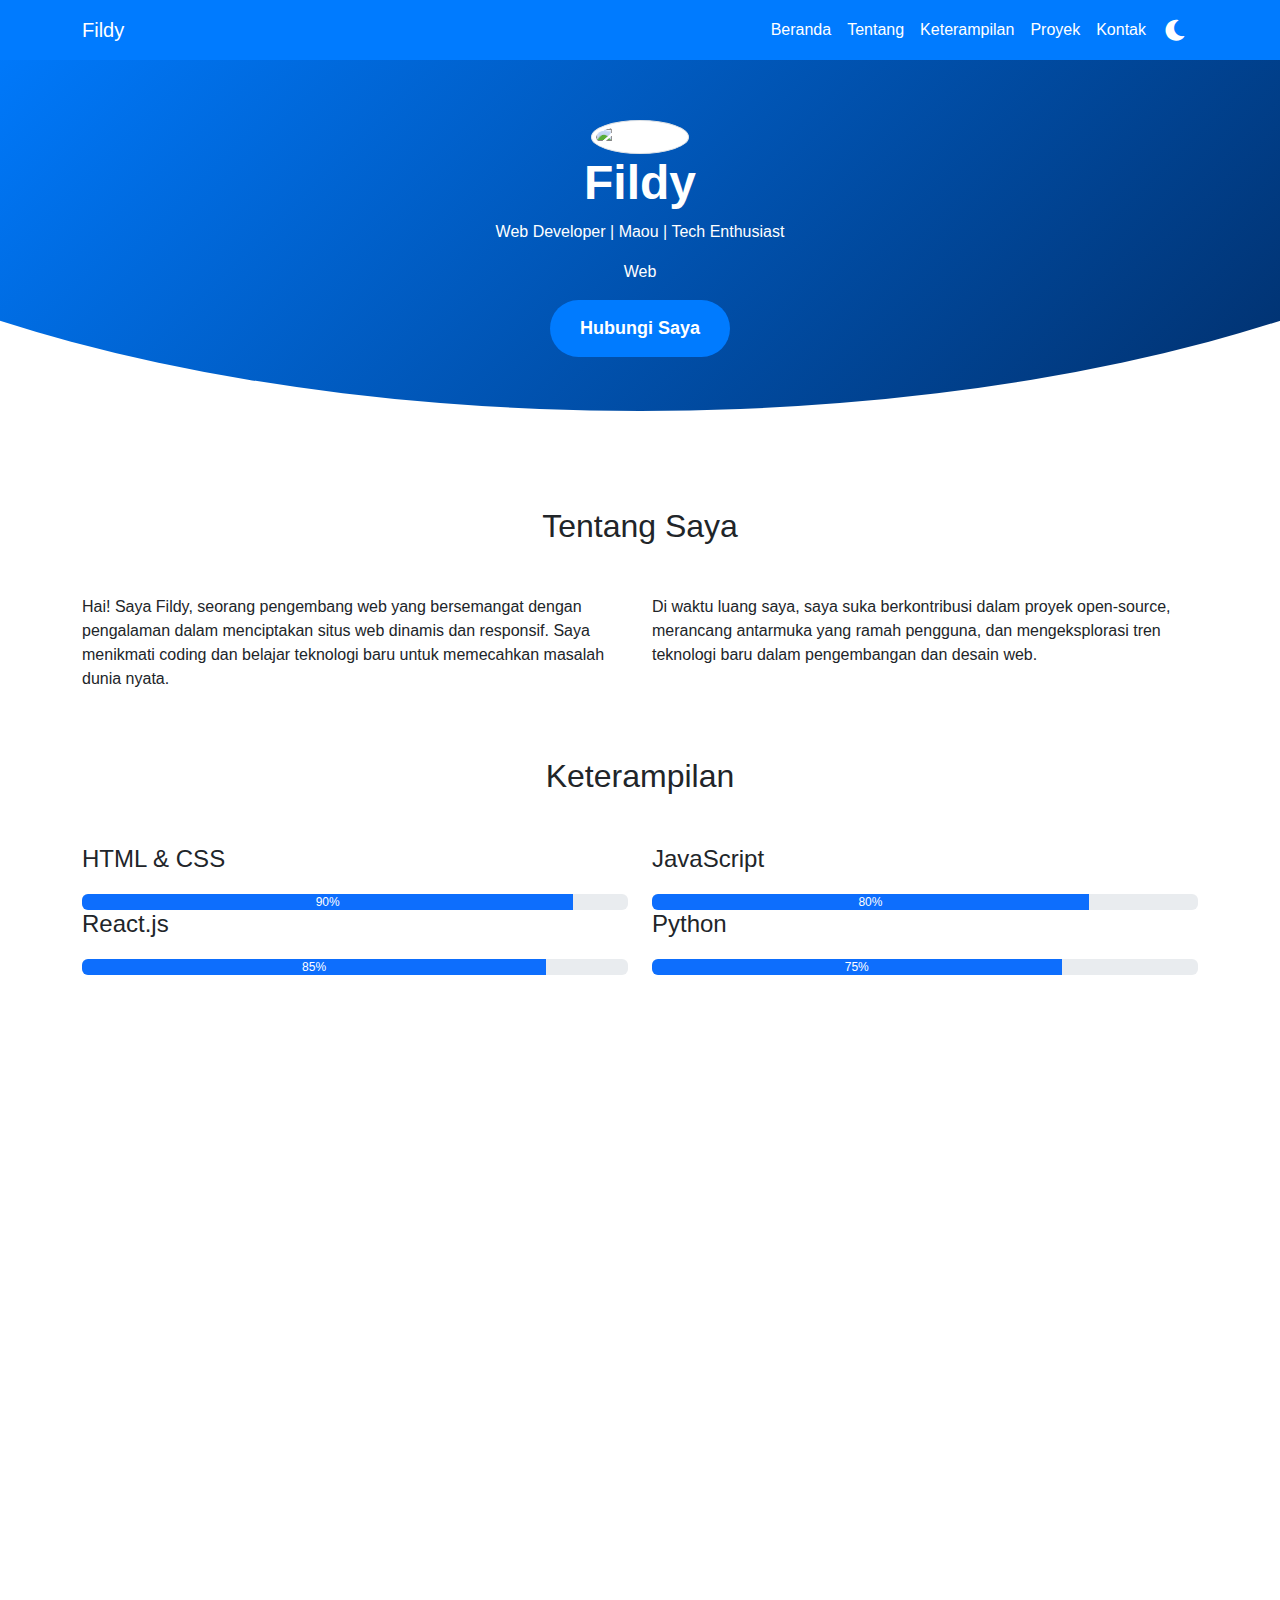
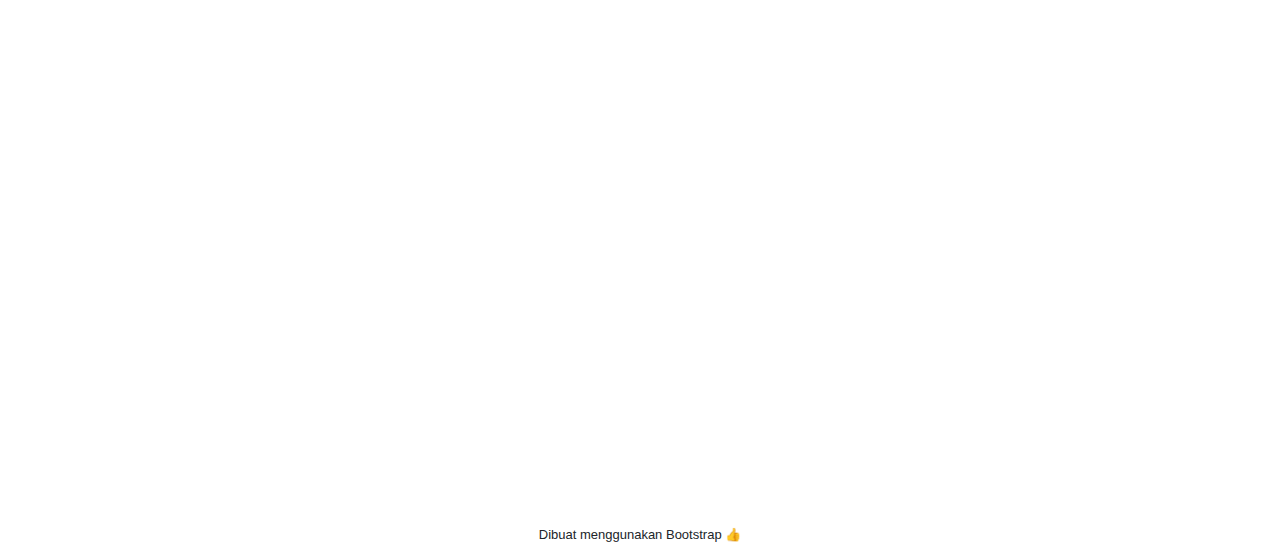
==== index.html @ 2ab8468c "menambahkan animasi dan merapikan" ====
<!DOCTYPE html>
<html lang="en">
<head>
  <meta charset="UTF-8">
  <meta name="viewport" content="width=device-width, initial-scale=1.0">
  <title>Portfolio</title>
  <link href="https://cdn.jsdelivr.net/npm/bootstrap@5.3.0-alpha1/dist/css/bootstrap.min.css" rel="stylesheet">
  <link rel="stylesheet" href="https://cdnjs.cloudflare.com/ajax/libs/font-awesome/6.0.0-beta3/css/all.min.css">
  <link rel="stylesheet" href="assets/css/styles.css">
</head>
<body>
  <nav class="navbar navbar-expand-lg navbar-dark">
    <div class="container">
      <a class="navbar-brand" href="#home">Fildy</a>
      <button class="navbar-toggler" type="button" data-bs-toggle="collapse" data-bs-target="#navbarNav" aria-controls="navbarNav" aria-expanded="false" aria-label="Toggle navigation">
        <span class="bar1"></span>
        <span class="bar2"></span>
        <span class="bar3"></span>
      </button>
      <div class="collapse navbar-collapse" id="navbarNav">
        <ul class="navbar-nav ms-auto">
          <li class="nav-item">
            <a class="nav-link" href="#home">Beranda</a>
          </li>
          <li class="nav-item">
            <a class="nav-link" href="#about">Tentang</a>
          </li>
          <li class="nav-item">
            <a class="nav-link" href="#skills">Keterampilan</a>
          </li>
          <li class="nav-item">
            <a class="nav-link" href="#projects">Proyek</a>
          </li>
          <li class="nav-item">
            <a class="nav-link" href="#contact">Kontak</a>
          </li>
        </ul>
        <button class="dark-mode-toggle" onclick="toggleDarkMode()">
          <i id="darkModeIcon" class="fas fa-moon"></i>
        </button>
      </div>
    </div>
  </nav>

  <section id="home" class="hero hidden">
    <div class="container text-center">
      <img src="https://i.pinimg.com/736x/1b/88/92/1b8892d1ee65e258a2ce7804f52c5f9a.jpg" alt="Foto Profil" class="rounded-circle img-thumbnail" style="width: 150px;">
      <h1>Fildy</h1>
      <p>Web Developer | Maou | Tech Enthusiast</p>
      <p class="typing-text">
        <span id="typing"></span>
      </p>
      <a href="#contact" class="btn btn-primary contact-btn">Hubungi Saya</a>
    </div>
  </section>
  
  <section id="about" class="about hidden">
    <div class="container">
      <h2 class="section-title">Tentang Saya</h2>
      <div class="row">
        <div class="col-md-6 hidden">
          <p>Hai! Saya Fildy, seorang pengembang web yang bersemangat dengan pengalaman dalam menciptakan situs web dinamis dan responsif. Saya menikmati coding dan belajar teknologi baru untuk memecahkan masalah dunia nyata.</p>
        </div>
        <div class="col-md-6 hidden">
          <p>Di waktu luang saya, saya suka berkontribusi dalam proyek open-source, merancang antarmuka yang ramah pengguna, dan mengeksplorasi tren teknologi baru dalam pengembangan dan desain web.</p>
        </div>
      </div>
    </div>
  </section>

  <section id="skills" class="skills hidden">
    <div class="container">
      <h2 class="section-title">Keterampilan</h2>
      <div class="row">
        <div class="col-md-6">
          <h4>HTML & CSS</h4>
          <div class="progress skills-bar">
            <div class="progress-bar" role="progressbar" style="width: 90%;" aria-valuenow="90" aria-valuemin="0" aria-valuemax="100">90%</div>
          </div>
        </div>
        <div class="col-md-6">
          <h4>JavaScript</h4>
          <div class="progress skills-bar">
            <div class="progress-bar" role="progressbar" style="width: 80%;" aria-valuenow="80" aria-valuemin="0" aria-valuemax="100">80%</div>
          </div>
        </div>
        <div class="col-md-6">
          <h4>React.js</h4>
          <div class="progress skills-bar">
            <div class="progress-bar" role="progressbar" style="width: 85%;" aria-valuenow="85" aria-valuemin="0" aria-valuemax="100">85%</div>
          </div>
        </div>
        <div class="col-md-6">
          <h4>Python</h4>
          <div class="progress skills-bar">
            <div class="progress-bar" role="progressbar" style="width: 75%;" aria-valuenow="75" aria-valuemin="0" aria-valuemax="100">75%</div>
          </div>
        </div>
      </div>
    </div>
  </section>

  <section id="projects" class="projects hidden">
    <div class="container">
      <h2 class="section-title">Proyek</h2>
      <div class="row">
        <!-- Ruby Project -->
        <div class="col-md-4 hidden">
          <a href="https://scriptfusionist.github.io/Project-1" class="project-link" target="_blank">
            <div class="card project-card ruby">
              <img src="assets/img/ruby.png" class="card-img-top" alt="Proyek 1">
              <div class="card-body">
                <h5 class="card-title">Hoshino Ruby</h5>
                <p class="card-text">Oshi no Ko.</p>
              </div>
            </div>
          </a>
        </div>
        <!-- Ai Project -->
        <div class="col-md-4 hidden">
          <a href="https://scriptfusionist.github.io/Project-2" class="project-link" target="_blank">
            <div class="card project-card ai">
              <img src="assets/img/ai.png" class="card-img-top" alt="Proyek 2">
              <div class="card-body">
                <h5 class="card-title">Hoshino Ai</h5>
                <p class="card-text">Oshi no Ko.</p>
              </div>
            </div>
          </a>
        </div>
        <div class="col-md-4 hidden">
          <a href="https://scriptfusionist.github.io/Project-3" class="project-link" target="_blank">
            <div class="card project-card yuki">
              <img src="assets/img/yuki.png" class="card-img-top" alt="Proyek 3">
              <div class="card-body">
                <h5 class="card-title">Suou Yuki</h5>
                <p class="card-text">Tokidoki Bosotto Roshiago de Dereru Tonari no Alya-san.</p>
              </div>
            </div>
          </a>
        </div>
        <div class="col-md-4 hidden">
          <a href="https://scriptfusionist.github.io/Project-4" class="project-link" target="_blank">
            <div class="card project-card akane">
              <img src="assets/img/akane.png" class="card-img-top" alt="Proyek 3">
              <div class="card-body">
                <h5 class="card-title">Kurokawa Akane</h5>
                <p class="card-text">Oshi no Ko.</p>
              </div>
            </div>
          </a>
        </div>
        <div class="col-md-4 hidden">
          <a href="https://scriptfusionist.github.io/Project-5" class="project-link" target="_blank">
            <div class="card project-card ai">
              <img src="assets/img/ai.png" class="card-img-top" alt="Proyek 3">
              <div class="card-body">
                <h5 class="card-title">Hoshino Ai</h5>
                <p class="card-text">Oshi no Ko.</p>
              </div>
            </div>
          </a>
        </div>
        <div class="col-md-4 hidden">
          <a href="https://scriptfusionist.github.io/Project-5" class="project-link" target="_blank">
            <div class="card project-card ai">
              <img src="assets/img/ai.png" class="card-img-top" alt="Proyek 3">
              <div class="card-body">
                <h5 class="card-title">Hoshino Ai</h5>
                <p class="card-text">Oshi no Ko.</p>
              </div>
            </div>
          </a>
        </div>
      </div>
    </div>
  </section>
  
  <section id="contact" class="contact hidden">
    <div class="container">
      <h2 class="section-title">Kontak Saya</h2>
      <p class="contact-desc">Jika Anda tertarik untuk berkolaborasi atau memiliki pertanyaan, jangan ragu untuk menghubungi saya!</p>
      <div class="social-icons">
        <a href="https://www.youtube.com" target="_blank"><i class="fab fa-youtube"></i></a>
        <a href="https://www.instagram.com" target="_blank"><i class="fab fa-instagram"></i></a>
        <a href="https://wa.me/1234567890" target="_blank"><i class="fab fa-whatsapp"></i></a>
      </div>
    </div>
  </section>

  <footer class="footer">
    <!-- <p>© 2024 Fildy - Semua Hak Dilindungi</p> -->
     <p>Dibuat menggunakan Bootstrap 👍</p>
  </footer>

  <button id="scrollToTopBtn" onclick="scrollToTop()">▲</button>

  <script src="https://cdn.jsdelivr.net/npm/bootstrap@5.3.0-alpha1/dist/js/bootstrap.bundle.min.js"></script>
  <script src="assets/js/script.js"></script>
  <script src="assets/js/typing.js"></script>
</body>
</html>
---- assets/css/styles.css ----
html {
  scroll-behavior: smooth;
}

body {
  font-family: "Arial", sans-serif;
  position: relative;
  transition: background-color 0.5s, color 0.5s;
}

.navbar {
  background-color: rgba(0, 123, 255, 1);
  transition: background-color 0.5s, opacity 0.5s;
  position: fixed;
  width: 100%;
  z-index: 999;
  backdrop-filter: blur(0px);
}

.navbar.scrolled {
  background-color: rgba(0, 123, 255, 0.8);
  backdrop-filter: blur(5px);
}

.navbar-dark .navbar-nav .nav-link {
  color: white !important;
  transition: color 0.5s;
}

.hero {
  position: relative;
  color: white;
  padding: 100px 0;
  text-align: center;
  background: linear-gradient(135deg, #007bff 0%, #012e69 100%);
  clip-path: ellipse(80% 90% at 50% 0);
}

.hero h1 {
  font-size: 3rem;
  font-weight: bold;
  animation: fadeInDown 2s;
}

.hero img {
  width: 150px;
  height: 150px;
  border-radius: 50%;
  margin-top: 20px;
  animation: fadeInUp 2s;
}

.about,
.skills,
.projects,
.contact {
  margin-top: 50px;
}

.section-title {
  margin-bottom: 50px;
  font-size: 2rem;
  text-align: center;
  animation: fadeIn 1.5s;
}

.skills-bar {
  margin-top: 20px;
}

body.dark-mode .project-card .card-body {
  background-color: #1c1c1c;
  color: #fff;
}

.project-card {
  position: relative;
  background-color: #fff;
  border: none;
  border-radius: 10px;
  overflow: hidden;
  transition: transform 0.4s ease, box-shadow 0.4s ease;
  box-shadow: 0 4px 6px rgba(0, 0, 0, 0.1);
}

.project-card:hover {
  transform: translateY(-10px);
  border-color: #000;
  box-shadow: 0 0 15px rgba(0, 0, 0, 0.5);
}

body.dark-mode .project-card:hover {
  border-color: #fff;
  box-shadow: 0 0 15px rgba(255, 255, 255, 0.5);
}

body.dark-mode .project-card {
  background-color: #444;
  box-shadow: 0 4px 10px rgba(0, 0, 0, 0.3);
}

.project-card img {
  transition: transform 0.6s ease-in-out;
}

.project-card:hover img {
  transform: scale(1.1);
}

.project-card .card-body {
  padding: 20px;
  text-align: center;
  background-color: #fafafa;
  position: relative;
  z-index: 2;
  transition: background-color 0.3s ease, color 0.3s ease;
}

.project-card:hover .card-body {
  background-color: #f0f0f0;
}

.project-card .card-title {
  font-size: 1.5rem;
  font-weight: 600;
  margin-bottom: 10px;
  transition: color 0.3s ease, text-shadow 0.3s ease;
}

/* Ruby-specific hover effect */
.project-card.ruby:hover .card-title {
  color: #e0115f;
  text-shadow: 0 0 10px rgba(224, 17, 95, 0.7);
}

/* Ai-specific hover effect */
.project-card.ai:hover .card-title {
  color: #8a2be2;
  text-shadow: 0 0 10px rgba(138, 43, 226, 0.7);
}

/* Yuki-specific hover effect */
.project-card.yuki:hover .card-title {
  color: #1e90ff;
  text-shadow: 0 0 10px rgb(21, 64, 252);
}

/* Akane-specific hover effect */
.project-card.akane:hover .card-title {
  color: #407bff;
  text-shadow: 0 0 10px rgb(8, 94, 175);
}

.project-card .card-text {
  font-size: 1rem;
  transition: color 0.3s ease;
}

.project-card::before {
  content: "";
  position: absolute;
  top: 0;
  left: 0;
  width: 100%;
  height: 100%;
  background: rgba(0, 123, 255, 0.05);
  z-index: 1;
  transition: opacity 0.3s ease;
}

.project-card:hover::before {
  opacity: 1;
}

.dark-mode {
  background-color: #121212;
  color: #f1f1f1;
}

.dark-mode .navbar {
  background-color: rgba(51, 51, 51, 1);
}

.dark-mode .navbar.scrolled {
  background-color: rgba(51, 51, 51, 0.8);
  backdrop-filter: blur(5px);
}

.dark-mode .hero {
  background: linear-gradient(135deg, #333 0%, #111 100%);
}

.dark-mode .projects .card {
  background-color: #333;
  color: white;
}

.dark-mode .contact {
  background-color: #1a1a1a;
}

#scrollToTopBtn {
  display: none;
  position: fixed;
  bottom: 20px;
  right: 20px;
  z-index: 100;
  background-color: #007bff;
  color: white;
  border: none;
  padding: 10px 15px;
  border-radius: 50px;
  cursor: pointer;
  box-shadow: 0 5px 10px rgba(0, 0, 0, 0.2);
}

#scrollToTopBtn:hover {
  background-color: #0056b3;
}

.social-icons {
  display: flex;
  justify-content: center;
  margin-top: 20px;
}

.social-icons a {
  margin: 0 10px;
  color: white;
  font-size: 2rem;
  transition: color 0.3s;
}

.social-icons a:hover {
  color: #ddd;
}

.dark-mode-toggle {
  font-size: 1.5rem;
  cursor: pointer;
  background-color: transparent;
  border: none;
  z-index: 101;
  color: white;
}

.contact {
  background-color: #004aad;
  color: white;
  padding: 50px 0;
  position: relative;
}

/* Gaya tombol */
.contact-btn {
  display: inline-block;
  padding: 15px 30px;
  font-size: 18px;
  font-weight: bold;
  text-align: center;
  color: #fff;
  background-color: #007bff;
  border: none;
  border-radius: 30px;
  text-decoration: none;
  transition: background-color 0.3s, color 0.3s;
}

/* Hover efek */
.contact-btn:hover {
  background-color: #0056b3;
  color: #fff;
}

/* Dark mode styling */
/* body.dark-mode .contact-btn {
  background-color: #7e7c7c;
  color: #fff;
}

body.dark-mode .contact-btn:hover {
  background-color: #7e7c7c;
} */

.contact-desc {
  text-align: center;
  margin-bottom: 30px;
  font-size: 1.2rem;
  color: #ddd;
}

.contact .social-icons {
  margin-top: 30px;
}

.project-link {
  text-decoration: none;
  color: inherit;
}

.footer {
  text-align: center;
  font-size: small;
  margin-top: 30px;
}

.navbar-nav .nav-link:hover,
.navbar-nav .nav-link:active,
.contact .social-icons a:hover,
.contact .social-icons a:active {
  color: #ffd700 !important;
}

.navbar-toggler {
  border: none;
  outline: none;
}

.navbar-toggler:focus {
  outline: none;
  box-shadow: none;
}

.navbar-toggler span {
  display: block;
  width: 30px;
  height: 2px;
  margin: 7px auto;
  background-color: #fff;
  transition: all 0.3s ease;
}

.navbar-toggler.collapsed .bar1 {
  transform: rotate(45deg) translate(6.3px, 6.3px);
}

.navbar-toggler.collapsed .bar2 {
  opacity: 0;
}

.navbar-toggler.collapsed .bar3 {
  transform: rotate(-45deg) translate(6.3px, -6.3px);
}

.hidden {
  opacity: 0;
  transform: translateY(50px);
  transition: opacity 0.6s ease-out, transform 0.6s ease-out;
}

.show {
  opacity: 1;
  transform: translateY(0);
}

.dark-mode-toggle {
  font-size: 1.5rem;
  cursor: pointer;
  background-color: transparent;
  border: none;
  border-radius: 50%;
  padding: 10px;
  transition: transform 0.3s ease, box-shadow 0.3s ease;
  overflow: hidden;
}

.dark-mode-toggle:hover {
  transform: scale(1.2);
  box-shadow: 0 0 15px rgba(255, 255, 255, 0.5);
}

.dark-mode-toggle:active {
  transform: scale(0.95);
}

.dark-mode-toggle i {
  transition: transform 1s ease, opacity 1s ease;
  display: block;
  color: white;
}

.dark-mode-toggle:hover i {
  color: #fdd835;
}

#darkModeIcon.sun-mode {
  transform: translateY(0);
}

#darkModeIcon.moon-mode {
  transform: translateY(0);
}

@keyframes sunSet {
  0% { transform: translateY(0); }
  100% { transform: translateY(100px); }
}

@keyframes sunRise {
  0% { transform: translateY(100px); }
  100% { transform: translateY(0); }
}

@keyframes moonSet {
  0% { transform: translateY(0); }
  100% { transform: translateY(-100px); }
}

@keyframes moonRise {
  0% { transform: translateY(-100px); }
  100% { transform: translateY(0); }
}
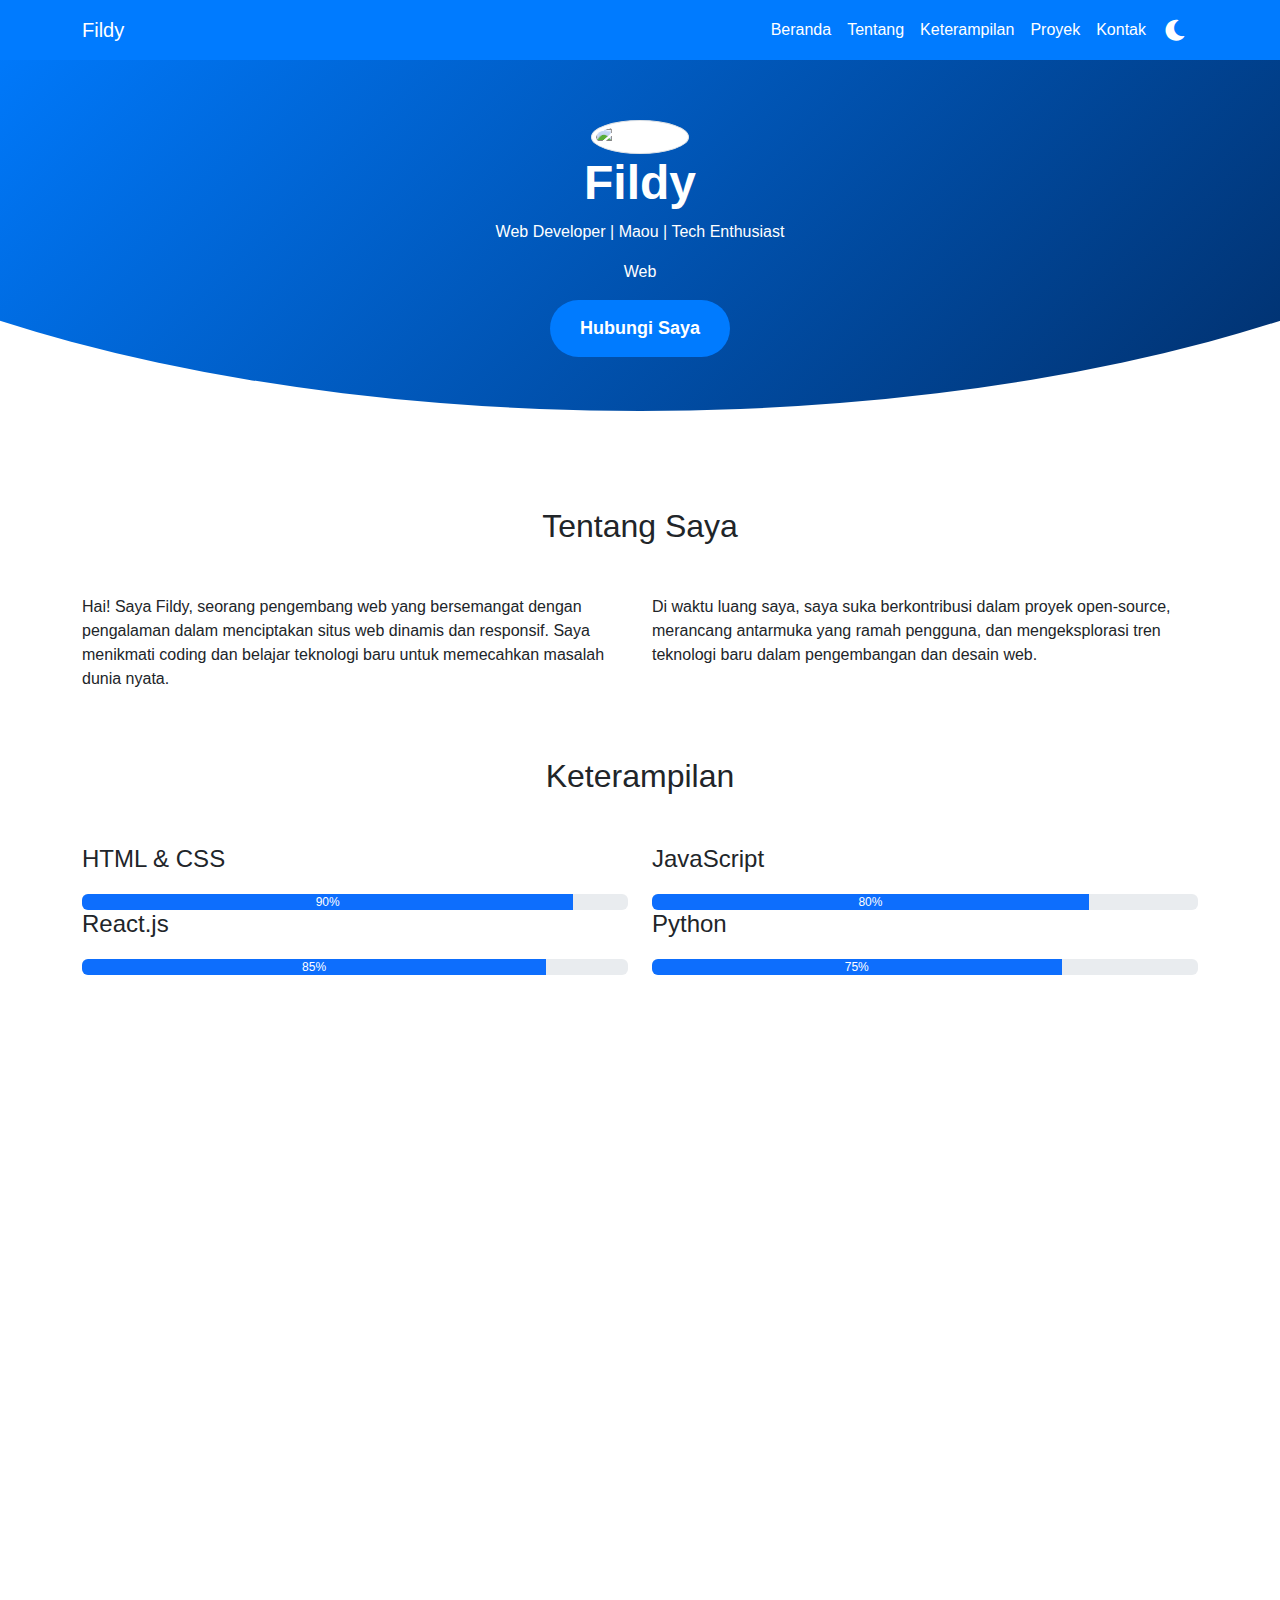
==== commit a27c97bc: "tambahkan animasi" ====
--- a/index.html
+++ b/index.html
@@ -43,6 +43,8 @@
   </nav>
 
   <section id="home" class="hero hidden">
+    <div id="particles-js"></div>
+
     <div class="container text-center">
       <img src="https://i.pinimg.com/736x/1b/88/92/1b8892d1ee65e258a2ce7804f52c5f9a.jpg" alt="Foto Profil" class="rounded-circle img-thumbnail" style="width: 150px;">
       <h1>Fildy</h1>
@@ -175,7 +177,7 @@
       </div>
     </div>
   </section>
-  
+
   <section id="contact" class="contact hidden">
     <div class="container">
       <h2 class="section-title">Kontak Saya</h2>
@@ -188,7 +190,7 @@
     </div>
   </section>
 
-  <footer class="footer">
+  <footer class="footer hidden">
     <!-- <p>© 2024 Fildy - Semua Hak Dilindungi</p> -->
      <p>Dibuat menggunakan Bootstrap 👍</p>
   </footer>
@@ -196,7 +198,10 @@
   <button id="scrollToTopBtn" onclick="scrollToTop()">▲</button>
 
   <script src="https://cdn.jsdelivr.net/npm/bootstrap@5.3.0-alpha1/dist/js/bootstrap.bundle.min.js"></script>
+  <script src="https://cdn.jsdelivr.net/particles.js/2.0.0/particles.min.js"></script>
+
   <script src="assets/js/script.js"></script>
   <script src="assets/js/typing.js"></script>
+  <script src="assets/js/particles.js"></script>
 </body>
 </html>--- a/assets/css/styles.css
+++ b/assets/css/styles.css
@@ -34,6 +34,16 @@
   text-align: center;
   background: linear-gradient(135deg, #007bff 0%, #012e69 100%);
   clip-path: ellipse(80% 90% at 50% 0);
+  z-index: 1;
+}
+
+#particles-js {
+  position: absolute;
+  width: 100%;
+  height: 100%;
+  top: 0;
+  left: 0;
+  z-index: 0;
 }
 
 .hero h1 {
@@ -79,19 +89,15 @@
   border: none;
   border-radius: 10px;
   overflow: hidden;
-  transition: transform 0.4s ease, box-shadow 0.4s ease;
+  transition: transform 0.4s ease, box-shadow 0.4s ease, border-color 0.4s ease;
   box-shadow: 0 4px 6px rgba(0, 0, 0, 0.1);
 }
 
 .project-card:hover {
   transform: translateY(-10px);
   border-color: #000;
+  border: 1px solid #000;
   box-shadow: 0 0 15px rgba(0, 0, 0, 0.5);
-}
-
-body.dark-mode .project-card:hover {
-  border-color: #fff;
-  box-shadow: 0 0 15px rgba(255, 255, 255, 0.5);
 }
 
 body.dark-mode .project-card {
@@ -99,8 +105,14 @@
   box-shadow: 0 4px 10px rgba(0, 0, 0, 0.3);
 }
 
+body.dark-mode .project-card:hover {
+  border-color: #fff;
+  border: 1px solid #fff;
+  box-shadow: 0 0 15px rgba(255, 255, 255, 0.5);
+}
+
 .project-card img {
-  transition: transform 0.6s ease-in-out;
+  transition: transform 0.4s ease-in-out;
 }
 
 .project-card:hover img {
@@ -127,28 +139,24 @@
   transition: color 0.3s ease, text-shadow 0.3s ease;
 }
 
-/* Ruby-specific hover effect */
 .project-card.ruby:hover .card-title {
   color: #e0115f;
   text-shadow: 0 0 10px rgba(224, 17, 95, 0.7);
 }
 
-/* Ai-specific hover effect */
 .project-card.ai:hover .card-title {
   color: #8a2be2;
   text-shadow: 0 0 10px rgba(138, 43, 226, 0.7);
 }
 
-/* Yuki-specific hover effect */
 .project-card.yuki:hover .card-title {
   color: #1e90ff;
-  text-shadow: 0 0 10px rgb(21, 64, 252);
-}
-
-/* Akane-specific hover effect */
+  text-shadow: 0 0 10px rgba(21, 64, 252, 0.7);
+}
+
 .project-card.akane:hover .card-title {
   color: #407bff;
-  text-shadow: 0 0 10px rgb(8, 94, 175);
+  text-shadow: 0 0 10px rgba(8, 94, 175, 0.7);
 }
 
 .project-card .card-text {
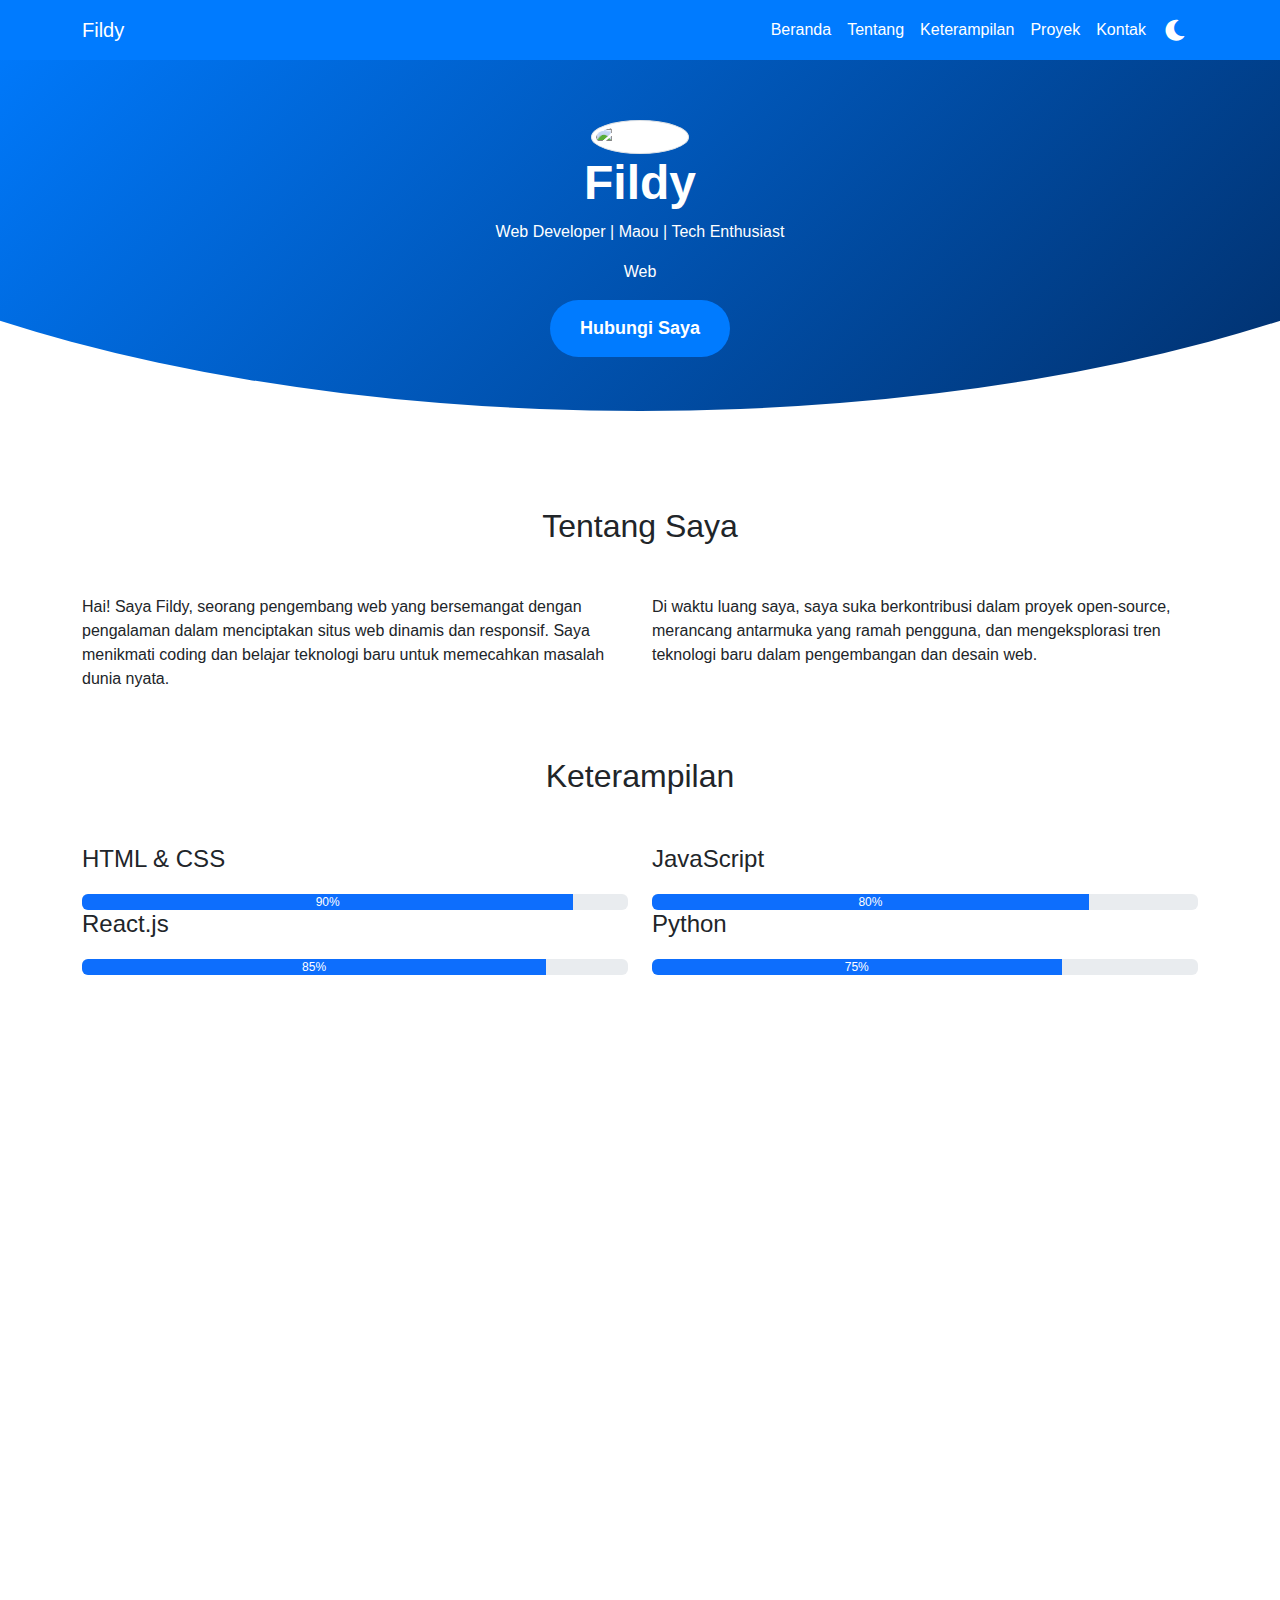
==== commit 81971b01: "menambahkan kegiatan" ====
--- a/index.html
+++ b/index.html
@@ -178,6 +178,38 @@
     </div>
   </section>
 
+  <section id="journey" class="journey hidden">
+    <div class="container">
+      <h2 class="section-title">Kegiatan Saya di Sekolah</h2>
+      <div class="row">
+        <div class="col-md-4">
+          <div class="activity-card" data-activity="1">
+            <img src="assets/img/ai.png" class="img-fluid activity-img" alt="Kegiatan 1">
+            <div class="overlay">
+              <div class="text">Kegiatan OSIS</div>
+            </div>
+          </div>
+        </div>
+        <div class="col-md-4">
+          <div class="activity-card" data-activity="2">
+            <img src="assets/img/akane.png" class="img-fluid activity-img" alt="Kegiatan 2">
+            <div class="overlay">
+              <div class="text">Upacara Bendera</div>
+            </div>
+          </div>
+        </div>
+        <div class="col-md-4">
+          <div class="activity-card" data-activity="3">
+            <img src="assets/img/ai.png" class="img-fluid activity-img" alt="Kegiatan 3">
+            <div class="overlay">
+              <div class="text">Lomba Pramuka</div>
+            </div>
+          </div>
+        </div>
+      </div>
+    </div>
+  </section>
+
   <section id="contact" class="contact hidden">
     <div class="container">
       <h2 class="section-title">Kontak Saya</h2>
@@ -199,7 +231,6 @@
 
   <script src="https://cdn.jsdelivr.net/npm/bootstrap@5.3.0-alpha1/dist/js/bootstrap.bundle.min.js"></script>
   <script src="https://cdn.jsdelivr.net/particles.js/2.0.0/particles.min.js"></script>
-
   <script src="assets/js/script.js"></script>
   <script src="assets/js/typing.js"></script>
   <script src="assets/js/particles.js"></script>
--- a/assets/css/styles.css
+++ b/assets/css/styles.css
@@ -37,6 +37,11 @@
   z-index: 1;
 }
 
+.hero .contact-btn{
+  position: relative;
+  z-index: 10;
+}
+
 #particles-js {
   position: absolute;
   width: 100%;
@@ -69,6 +74,7 @@
 
 .section-title {
   margin-bottom: 50px;
+  margin-top: 20px;
   font-size: 2rem;
   text-align: center;
   animation: fadeIn 1.5s;
@@ -236,11 +242,12 @@
   margin: 0 10px;
   color: white;
   font-size: 2rem;
-  transition: color 0.3s;
+  transition: color 0.3s, transform 0.3s ease, box-shadow 0.3s ease;
 }
 
 .social-icons a:hover {
-  color: #ddd;
+  color: #ffd700;
+  transform: scale(1.2);
 }
 
 .dark-mode-toggle {
@@ -399,6 +406,69 @@
   transform: translateY(0);
 }
 
+.activity-card {
+  position: relative;
+  overflow: hidden;
+  border-radius: 15px;
+  box-shadow: 0 4px 8px rgba(0, 0, 0, 0.2);
+  transition: transform 0.4s ease, box-shadow 0.4s ease;
+  cursor: pointer;
+}
+
+.activity-card:hover {
+  transform: translateY(-10px);
+  box-shadow: 0 8px 16px rgba(0, 0, 0, 0.4);
+}
+
+.activity-img {
+  width: 100%;
+  height: 100%;
+  transition: transform 0.5s ease;
+}
+
+.activity-card:hover .activity-img {
+  transform: scale(1.1);
+}
+
+.overlay {
+  position: absolute;
+  bottom: 0;
+  left: 0;
+  right: 0;
+  background-color: rgba(0, 0, 0, 0.7);
+  overflow: hidden;
+  width: 100%;
+  height: 100%;
+  opacity: 0;
+  transform: translateY(100%);
+  transition: 0.5s ease;
+}
+
+.activity-card.active .overlay {
+  opacity: 1;
+  transform: translateY(0);
+}
+
+.text {
+  color: white;
+  font-size: 20px;
+  position: absolute;
+  top: 50%;
+  left: 50%;
+  transform: translate(-50%, -50%);
+  text-align: center;
+}
+
+@media (hover: none) {
+  .activity-card.active .activity-img {
+    transform: scale(1.1);
+  }
+
+  .activity-card {
+    cursor: pointer;
+  }
+}
+
 @keyframes sunSet {
   0% { transform: translateY(0); }
   100% { transform: translateY(100px); }
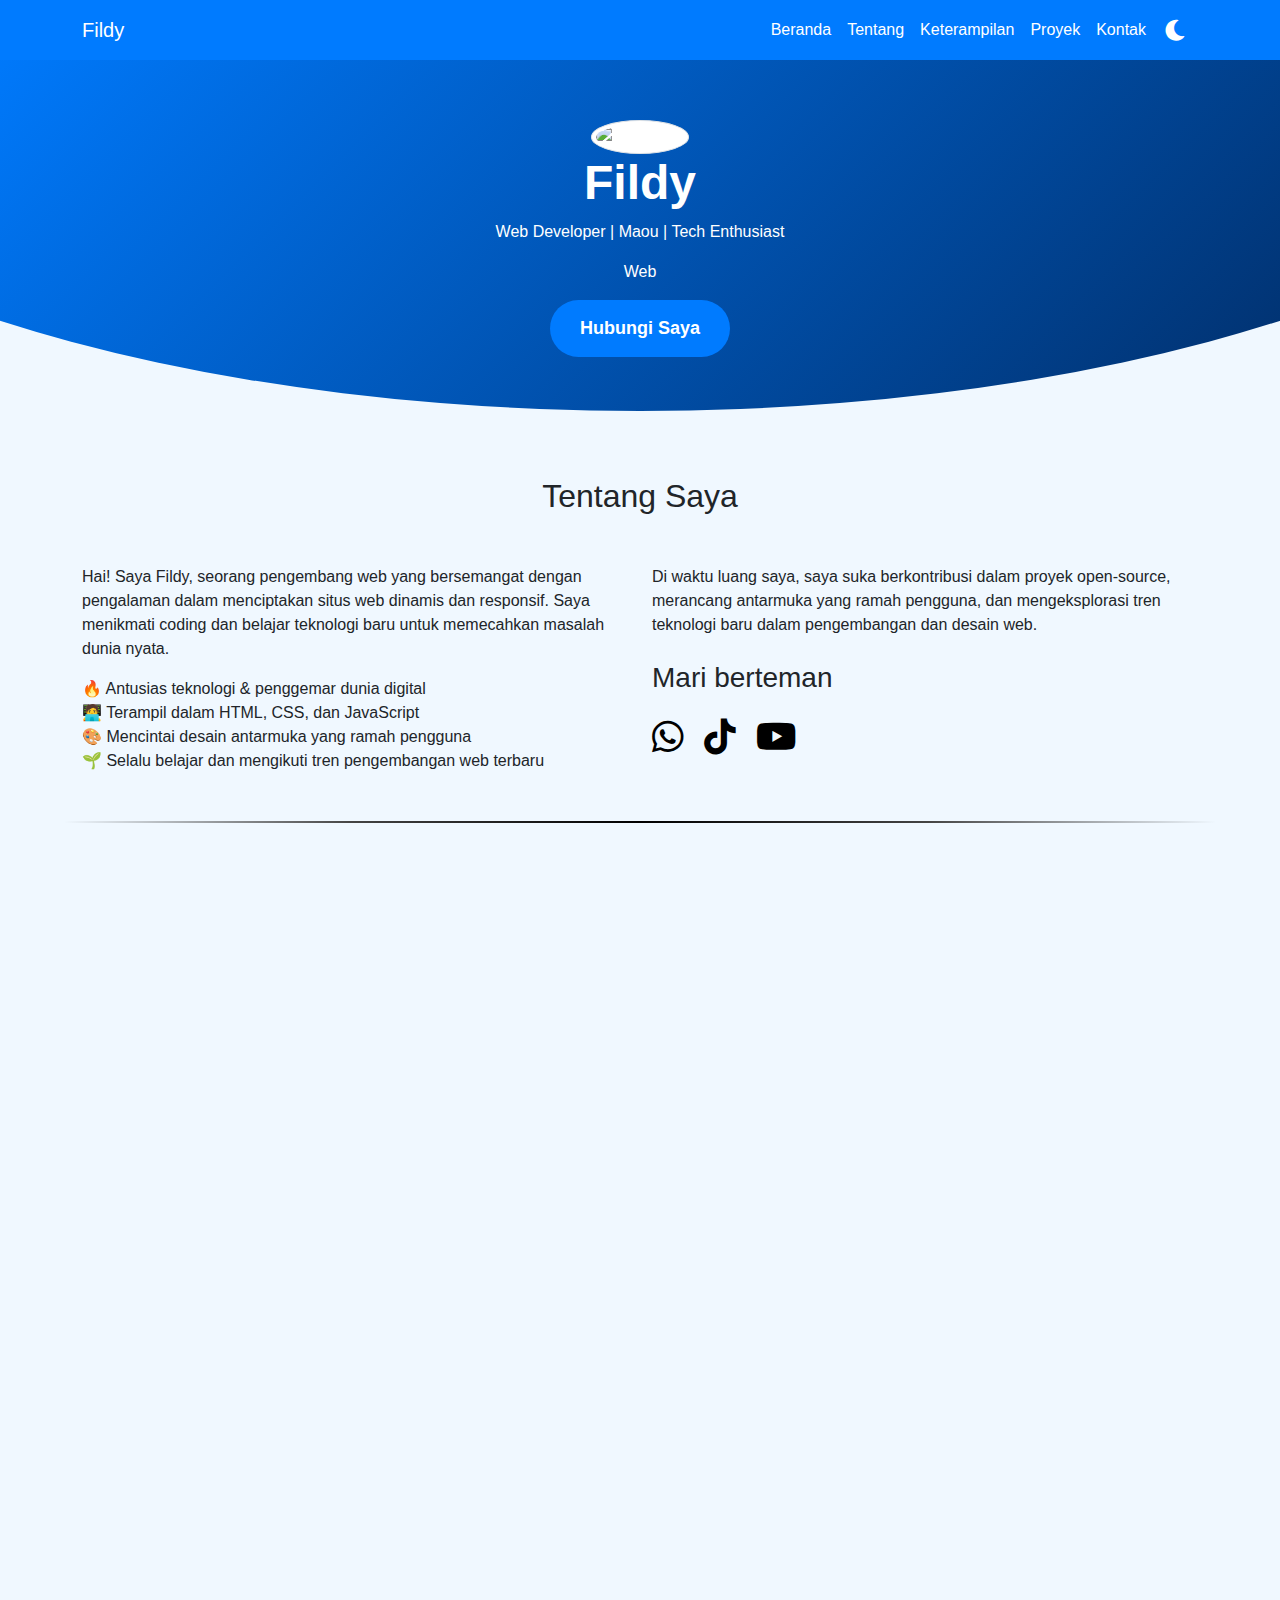
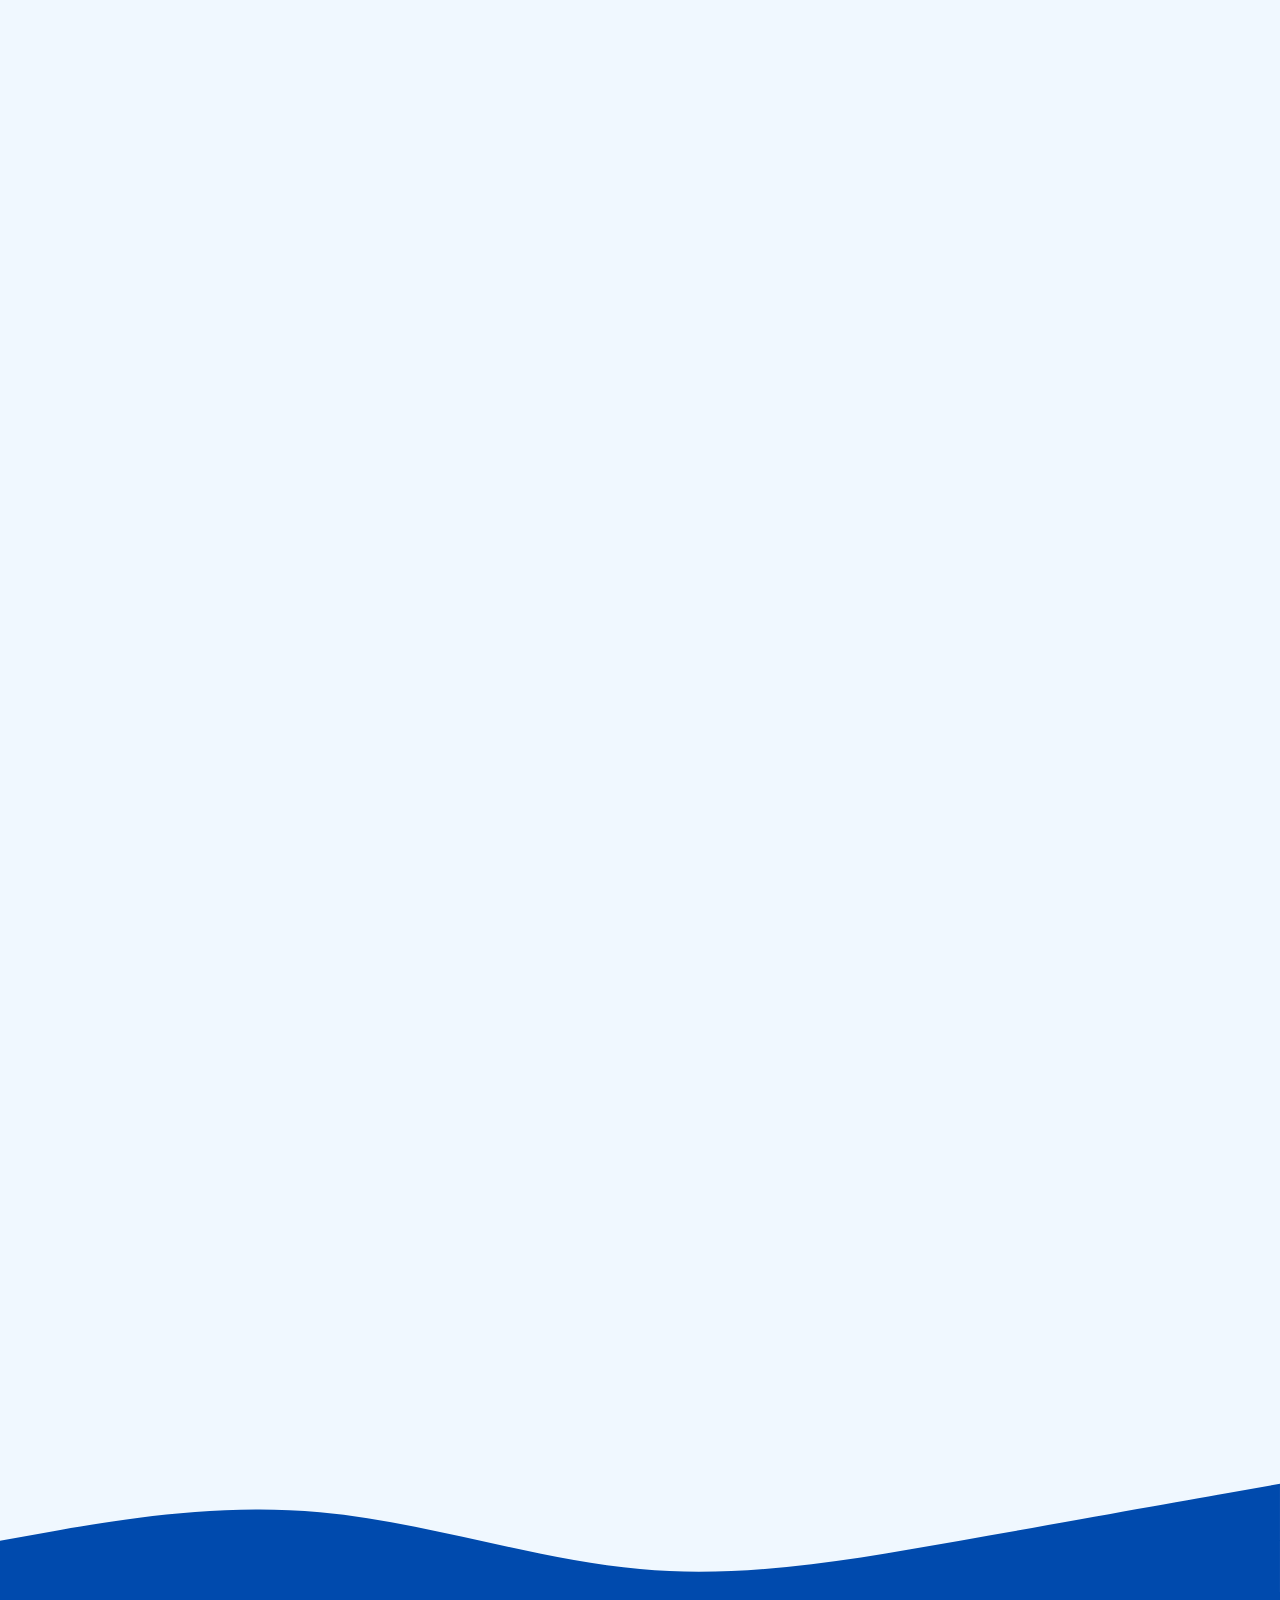
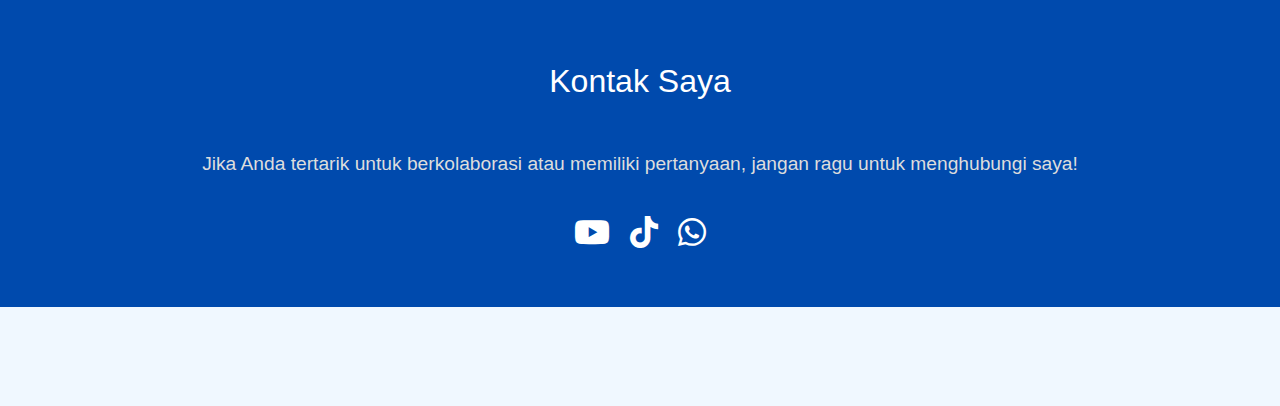
==== commit 7cfe2eed: "menambahkan beberapa animasi, project, prakerin, informasi dll" ====
--- a/index.html
+++ b/index.html
@@ -7,6 +7,32 @@
   <link href="https://cdn.jsdelivr.net/npm/bootstrap@5.3.0-alpha1/dist/css/bootstrap.min.css" rel="stylesheet">
   <link rel="stylesheet" href="https://cdnjs.cloudflare.com/ajax/libs/font-awesome/6.0.0-beta3/css/all.min.css">
   <link rel="stylesheet" href="assets/css/styles.css">
+  <style>
+    .social-media-icons {
+      display: flex;
+      gap: 20px;
+      margin-top: 20px;
+    }
+
+    .social-icon {
+      font-size: 36px;
+      color: #000;
+      transition: color 0.3s ease, transform 0.3s ease;
+    }
+
+    .social-icon:hover {
+      color: #ffd700;
+      transform: scale(1.2);
+    }
+
+    .dark-mode .social-icon {
+      color: #fff; 
+    }
+
+    .dark-mode .social-icon:hover {
+      color: #ffd700;
+    }
+  </style>
 </head>
 <body>
   <nav class="navbar navbar-expand-lg navbar-dark">
@@ -62,14 +88,32 @@
       <div class="row">
         <div class="col-md-6 hidden">
           <p>Hai! Saya Fildy, seorang pengembang web yang bersemangat dengan pengalaman dalam menciptakan situs web dinamis dan responsif. Saya menikmati coding dan belajar teknologi baru untuk memecahkan masalah dunia nyata.</p>
+          <ul class="list-unstyled mt-3">
+            <li>🔥 Antusias teknologi & penggemar dunia digital</li>
+            <li>🧑‍💻 Terampil dalam HTML, CSS, dan JavaScript</li>
+            <li>🎨 Mencintai desain antarmuka yang ramah pengguna</li>
+            <li>🌱 Selalu belajar dan mengikuti tren pengembangan web terbaru</li>
+          </ul>
         </div>
         <div class="col-md-6 hidden">
           <p>Di waktu luang saya, saya suka berkontribusi dalam proyek open-source, merancang antarmuka yang ramah pengguna, dan mengeksplorasi tren teknologi baru dalam pengembangan dan desain web.</p>
-        </div>
-      </div>
-    </div>
-  </section>
-
+          <h3 class="mt-4">Mari berteman</h3>
+          <div class="social-media-icons mt-3">
+            <a href="https://wa.me/+6289623150502" target="_blank" class="social-icon">
+              <i class="fab fa-whatsapp"></i>
+            </a>
+            <a href="https://www.tiktok.com/@miyurin_" target="_blank" class="social-icon">
+              <i class="fab fa-tiktok"></i>
+            </a>
+            <a href="https://www.youtube.com/@vyrlix" target="_blank" class="social-icon">
+              <i class="fab fa-youtube"></i>
+            </a>
+          </div>
+        </div>
+      </div>
+    </div>
+  </section>
+  <hr>
   <section id="skills" class="skills hidden">
     <div class="container">
       <h2 class="section-title">Keterampilan</h2>
@@ -101,10 +145,10 @@
       </div>
     </div>
   </section>
-
+  <hr>
   <section id="projects" class="projects hidden">
     <div class="container">
-      <h2 class="section-title">Proyek</h2>
+      <h2 class="section-title">Project</h2>
       <div class="row">
         <!-- Ruby Project -->
         <div class="col-md-4 hidden">
@@ -154,77 +198,104 @@
         </div>
         <div class="col-md-4 hidden">
           <a href="https://scriptfusionist.github.io/Project-5" class="project-link" target="_blank">
-            <div class="card project-card ai">
-              <img src="assets/img/ai.png" class="card-img-top" alt="Proyek 3">
-              <div class="card-body">
-                <h5 class="card-title">Hoshino Ai</h5>
-                <p class="card-text">Oshi no Ko.</p>
-              </div>
-            </div>
-          </a>
-        </div>
-        <div class="col-md-4 hidden">
-          <a href="https://scriptfusionist.github.io/Project-5" class="project-link" target="_blank">
-            <div class="card project-card ai">
-              <img src="assets/img/ai.png" class="card-img-top" alt="Proyek 3">
-              <div class="card-body">
-                <h5 class="card-title">Hoshino Ai</h5>
-                <p class="card-text">Oshi no Ko.</p>
-              </div>
-            </div>
-          </a>
-        </div>
-      </div>
-    </div>
-  </section>
-
+            <div class="card project-card chisato">
+              <img src="assets/img/chisato.png" class="card-img-top" alt="Proyek 3">
+              <div class="card-body">
+                <h5 class="card-title">Nishikigi Chisato</h5>
+                <p class="card-text">Lycoris Recoil.</p>
+              </div>
+            </div>
+          </a>
+        </div>
+        <div class="col-md-4 hidden">
+          <a href="https://scriptfusionist.github.io/Project-6" class="project-link" target="_blank">
+            <div class="card project-card nao">
+              <img src="assets/img/nao.png" class="card-img-top" alt="Proyek 3">
+              <div class="card-body">
+                <h5 class="card-title">Nao Tomori</h5>
+                <p class="card-text">Charlotte.</p>
+              </div>
+            </div>
+          </a>
+        </div>
+      </div>
+    </div>
+  </section>
+  <hr>
   <section id="journey" class="journey hidden">
     <div class="container">
-      <h2 class="section-title">Kegiatan Saya di Sekolah</h2>
+      <h2 class="section-title">Prakerin</h2>
       <div class="row">
         <div class="col-md-4">
           <div class="activity-card" data-activity="1">
-            <img src="assets/img/ai.png" class="img-fluid activity-img" alt="Kegiatan 1">
+            <img src="assets/img/server.png" class="img-fluid activity-img" alt="Kegiatan 1">
             <div class="overlay">
-              <div class="text">Kegiatan OSIS</div>
+              <div class="text">Server</div>
             </div>
           </div>
         </div>
         <div class="col-md-4">
           <div class="activity-card" data-activity="2">
-            <img src="assets/img/akane.png" class="img-fluid activity-img" alt="Kegiatan 2">
+            <img src="assets/img/starlink.png" class="img-fluid activity-img" alt="Kegiatan 2">
             <div class="overlay">
-              <div class="text">Upacara Bendera</div>
+              <div class="text">Starlink</div>
             </div>
           </div>
         </div>
         <div class="col-md-4">
           <div class="activity-card" data-activity="3">
-            <img src="assets/img/ai.png" class="img-fluid activity-img" alt="Kegiatan 3">
+            <img src="assets/img/cctv.png" class="img-fluid activity-img" alt="Kegiatan 3">
             <div class="overlay">
-              <div class="text">Lomba Pramuka</div>
-            </div>
-          </div>
-        </div>
-      </div>
-    </div>
-  </section>
-
-  <section id="contact" class="contact hidden">
+              <div class="text">CCTV</div>
+            </div>
+          </div>
+        </div>
+      </div>
+    </div>
+  </section>
+  <hr>
+  <section class="form-section py-5 hidden">
+    <div class="container">
+      <div class="form-wrapper p-4 shadow-lg">
+        <h2 class="text-center mb-4">Contact Us</h2>
+        <form action="https://formspree.io/f/xjkvkjqp" method="post">
+          <div class="mb-3">
+            <label for="name" class="form-label">Nama</label>
+            <input type="text" class="form-control" id="name" name="name" placeholder="Masukkan Nama Anda" required>
+          </div>
+          <div class="mb-3">
+            <label for="email" class="form-label">Email</label>
+            <input type="email" class="form-control" id="email" name="email" placeholder="Masukkan Email Anda" required>
+          </div>
+          <div class="mb-3">
+            <label for="message" class="form-label">Pesan</label>
+            <textarea class="form-control" id="message" name="message" rows="4" placeholder="Masukkan Pesan Anda" required></textarea>
+          </div>
+          <button type="submit" class="btn btn-primary w-100">Kirim</button>
+        </form>
+      </div>
+    </div>
+  </section>
+
+  <svg xmlns="http://www.w3.org/2000/svg" viewBox="0 0 1440 250"  style="display:block">
+    <path id="mountain-path" fill="#004aad" d="M0,192L60,181.3C120,171,240,149,360,160C480,171,600,213,720,224C840,235,960,213,1080,192C1200,171,1320,149,1380,138.7L1440,128L1440,320L1380,320C1320,320,1200,320,1080,320C960,320,840,320,720,320C600,320,480,320,360,320C240,320,120,320,60,320L0,320Z"></path>
+  </svg>
+
+  <section id="contact" class="contact">
     <div class="container">
       <h2 class="section-title">Kontak Saya</h2>
       <p class="contact-desc">Jika Anda tertarik untuk berkolaborasi atau memiliki pertanyaan, jangan ragu untuk menghubungi saya!</p>
       <div class="social-icons">
-        <a href="https://www.youtube.com" target="_blank"><i class="fab fa-youtube"></i></a>
-        <a href="https://www.instagram.com" target="_blank"><i class="fab fa-instagram"></i></a>
-        <a href="https://wa.me/1234567890" target="_blank"><i class="fab fa-whatsapp"></i></a>
+        <a href="https://www.youtube.com/@vyrlix" target="_blank"><i class="fab fa-youtube"></i></a>
+        <a href="https://www.tiktok.com/@miyurin_" target="_blank"><i class="fab fa-tiktok"></i></a>
+        <a href="https://wa.me/+6289623150502" target="_blank"><i class="fab fa-whatsapp"></i></a>
       </div>
     </div>
   </section>
 
   <footer class="footer hidden">
     <!-- <p>© 2024 Fildy - Semua Hak Dilindungi</p> -->
-     <p>Dibuat menggunakan Bootstrap 👍</p>
+     <p>Dibuat menggunakan <a href="https://getbootstrap.com/" target="_blank" style="text-decoration: none; color: #6610f2;">Bootstrap</a>👍</p>
   </footer>
 
   <button id="scrollToTopBtn" onclick="scrollToTop()">▲</button>
--- a/assets/css/styles.css
+++ b/assets/css/styles.css
@@ -1,3 +1,5 @@
+/*Code ini tidak ada comment, jadi kalau mau edit silahkan cari sendiri*/
+
 html {
   scroll-behavior: smooth;
 }
@@ -6,6 +8,7 @@
   font-family: "Arial", sans-serif;
   position: relative;
   transition: background-color 0.5s, color 0.5s;
+  background-color: aliceblue;
 }
 
 .navbar {
@@ -51,6 +54,15 @@
   z-index: 0;
 }
 
+#typing {
+  display: inline-block;
+  min-width: 150px;
+  min-height: 24px;
+  white-space: nowrap;
+  line-height: 24px;
+  vertical-align: top;
+}
+
 .hero h1 {
   font-size: 3rem;
   font-weight: bold;
@@ -65,12 +77,12 @@
   animation: fadeInUp 2s;
 }
 
-.about,
+/* .about,
 .skills,
 .projects,
 .contact {
   margin-top: 50px;
-}
+} */
 
 .section-title {
   margin-bottom: 50px;
@@ -163,6 +175,16 @@
 .project-card.akane:hover .card-title {
   color: #407bff;
   text-shadow: 0 0 10px rgba(8, 94, 175, 0.7);
+}
+
+.project-card.chisato:hover .card-title {
+  color: #ff6347;
+  text-shadow: 0 0 10px rgba(255, 99, 71, 0.7);
+}
+
+.project-card.nao:hover .card-title {
+  color: #4682b4;
+  text-shadow: 0 0 10px rgba(70, 130, 180, 0.7);
 }
 
 .project-card .card-text {
@@ -269,21 +291,21 @@
 /* Gaya tombol */
 .contact-btn {
   display: inline-block;
-  padding: 15px 30px;
+  padding: 15px 30px !important;
   font-size: 18px;
   font-weight: bold;
   text-align: center;
   color: #fff;
-  background-color: #007bff;
+  background-color: #007bff !important;
   border: none;
-  border-radius: 30px;
+  border-radius: 30px !important;
   text-decoration: none;
   transition: background-color 0.3s, color 0.3s;
 }
 
 /* Hover efek */
 .contact-btn:hover {
-  background-color: #0056b3;
+  background-color: #0056b3 !important;
   color: #fff;
 }
 
@@ -360,7 +382,7 @@
 .hidden {
   opacity: 0;
   transform: translateY(50px);
-  transition: opacity 0.6s ease-out, transform 0.6s ease-out;
+  transition: opacity 0.5s ease-out, transform 0.5s ease-out;
 }
 
 .show {
@@ -426,8 +448,13 @@
   transition: transform 0.5s ease;
 }
 
+.activity-card .activity-img {
+  filter: grayscale(100%);
+}
+
 .activity-card:hover .activity-img {
   transform: scale(1.1);
+  filter: grayscale(0%);
 }
 
 .overlay {
@@ -459,6 +486,121 @@
   text-align: center;
 }
 
+.form-wrapper {
+  background-color: white;
+  border-radius: 8px;
+  max-width: 600px;
+  margin: 0 auto;
+  box-shadow: 0 0 10px rgba(0, 0, 0, 0.1);
+  transition: background-color 0.3s ease, color 0.3s ease, box-shadow 0.3s ease;
+}
+
+.form-wrapper h2 {
+  font-family: 'Poppins', sans-serif;
+  font-weight: 600;
+  color: #333;
+}
+
+.form-label {
+  font-weight: 500;
+  color: #555;
+}
+
+.form-control {
+  border: 1px solid #ddd;
+  border-radius: 4px;
+  padding: 12px;
+  transition: border-color 0.3s ease, background-color 0.3s ease;
+}
+
+.form-control:focus {
+  border-color: #007bff;
+  box-shadow: 0 0 5px rgba(0, 123, 255, 0.3);
+}
+
+.btn-primary {
+  background-color: #007bff;
+  border-color: #007bff;
+  padding: 10px 20px;
+  border-radius: 4px;
+  transition: background-color 0.3s ease;
+}
+
+.btn-primary:hover {
+  background-color: #0056b3;
+}
+
+.dark-mode .form-wrapper {
+  background-color: #222;
+  box-shadow: 0 0 10px rgba(255, 255, 255, 0.5) !important;
+  transition: box-shadow 0.3s ease;
+}
+
+.dark-mode .form-wrapper h2 {
+  color: #f7f7f7;
+}
+
+.dark-mode .form-label {
+  color: #ddd;
+}
+
+.dark-mode .form-control {
+  background-color: #333;
+  color: #eee;
+  border: 1px solid #555;
+}
+
+.dark-mode .form-control:focus {
+  border-color: #66bfff;
+  box-shadow: 0 0 5px rgba(102, 191, 255, 0.3);
+}
+
+.dark-mode .btn-primary {
+  background-color: #007bff;
+  border-color: #007bff;
+}
+
+.dark-mode .btn-primary:hover {
+  background-color: #0056b3;
+}
+
+.form-control::placeholder {
+  color: #888;
+}
+
+.dark-mode .form-control::placeholder {
+  color: #afafaf;
+}
+
+#mountain-path {
+  transition: fill 0.3s ease;
+}
+
+.dark-mode #mountain-path {
+  fill: #1a1a1a;
+}
+
+hr {
+  border: none;
+  height: 2px;
+  width: 0;
+  background: linear-gradient(to right, transparent, #444, #000, #444, transparent);
+  margin: 2rem auto;
+  position: relative;
+  overflow: hidden;
+  opacity: 0;
+  transition: width 1s ease-in-out, opacity 0.5s;
+}
+
+hr.animate {
+  width: 90%;
+  opacity: 1;
+}
+
+.dark-mode hr {
+  background: linear-gradient(to right, transparent, #ccc, #fff, #ccc, transparent);
+}
+
 @media (hover: none) {
   .activity-card.active .activity-img {
     transform: scale(1.1);
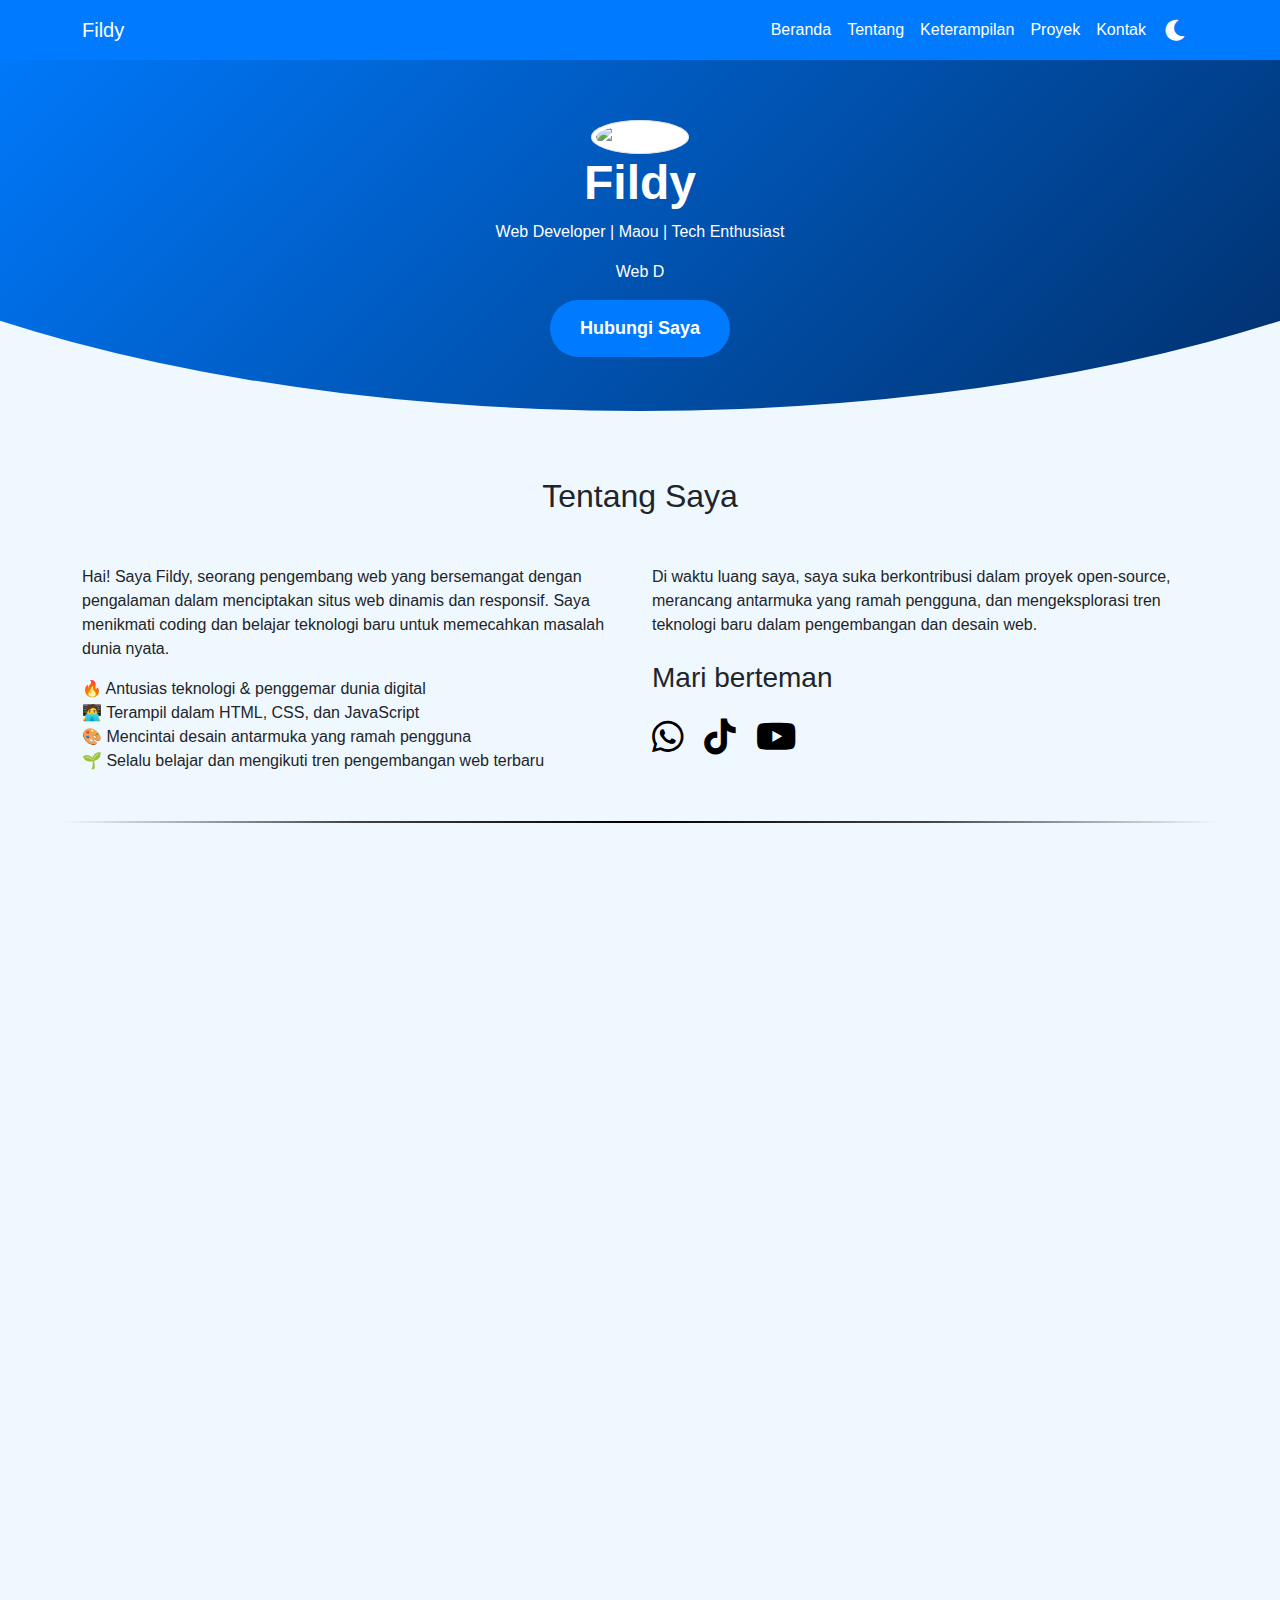
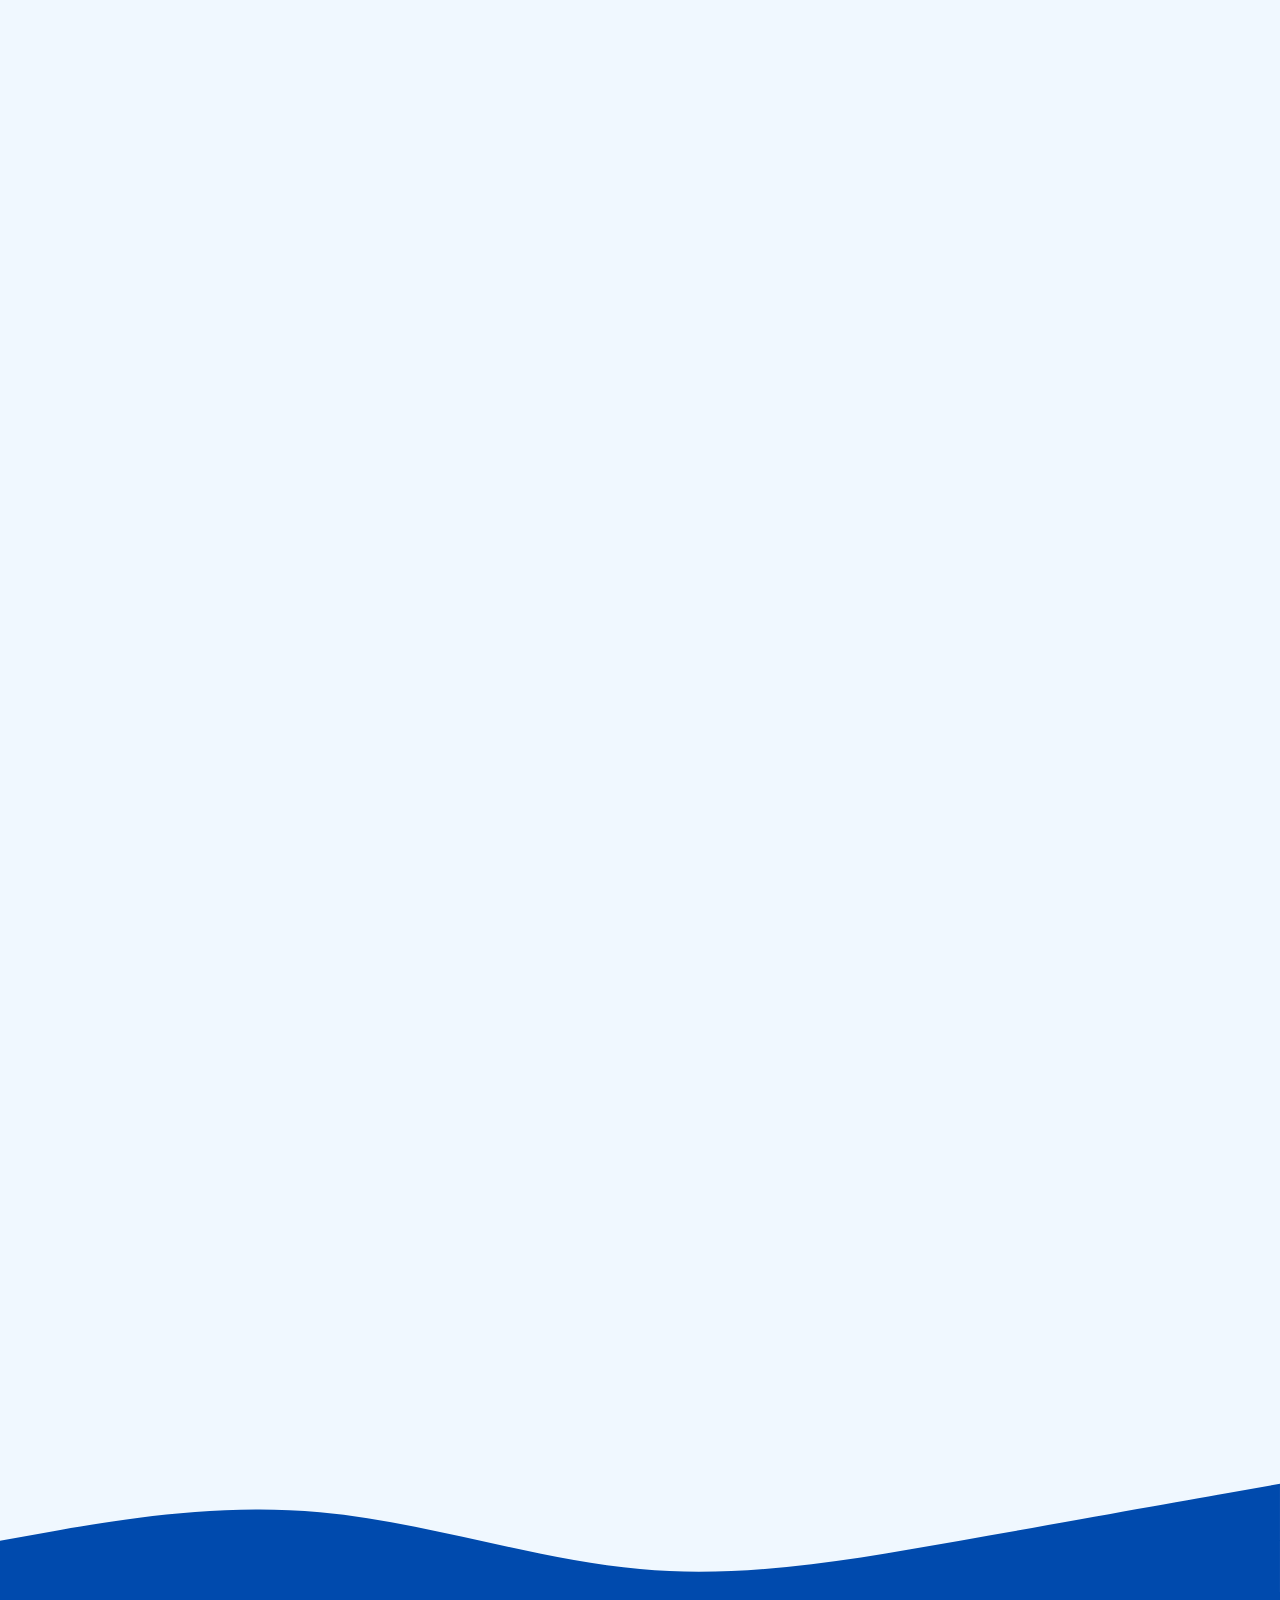
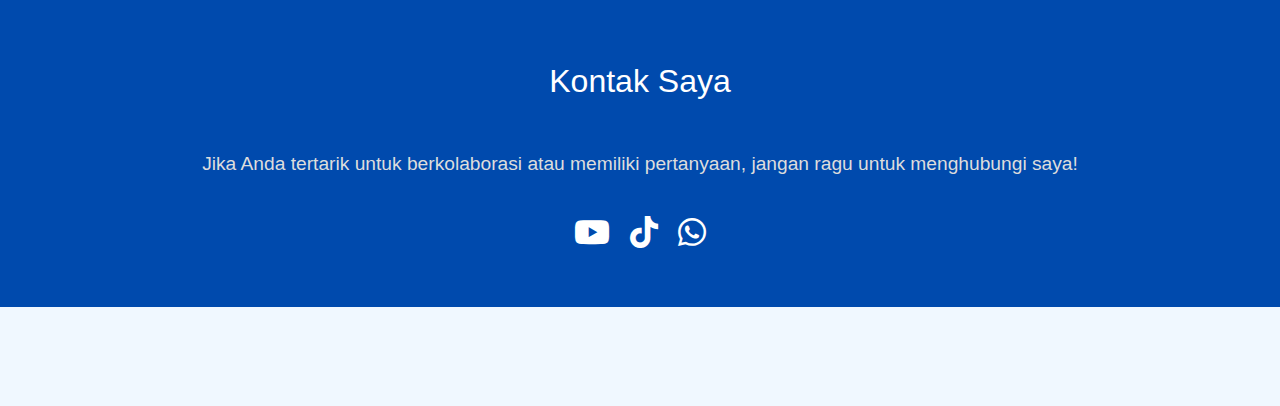
==== commit 9e7c334f: "Menambahkan hidden lagi" ====
--- a/index.html
+++ b/index.html
@@ -89,16 +89,16 @@
         <div class="col-md-6 hidden">
           <p>Hai! Saya Fildy, seorang pengembang web yang bersemangat dengan pengalaman dalam menciptakan situs web dinamis dan responsif. Saya menikmati coding dan belajar teknologi baru untuk memecahkan masalah dunia nyata.</p>
           <ul class="list-unstyled mt-3">
-            <li>🔥 Antusias teknologi & penggemar dunia digital</li>
-            <li>🧑‍💻 Terampil dalam HTML, CSS, dan JavaScript</li>
-            <li>🎨 Mencintai desain antarmuka yang ramah pengguna</li>
-            <li>🌱 Selalu belajar dan mengikuti tren pengembangan web terbaru</li>
+            <li class="hidden">🔥 Antusias teknologi & penggemar dunia digital</li>
+            <li class="hidden">🧑‍💻 Terampil dalam HTML, CSS, dan JavaScript</li>
+            <li class="hidden">🎨 Mencintai desain antarmuka yang ramah pengguna</li>
+            <li class="hidden">🌱 Selalu belajar dan mengikuti tren pengembangan web terbaru</li>
           </ul>
         </div>
         <div class="col-md-6 hidden">
           <p>Di waktu luang saya, saya suka berkontribusi dalam proyek open-source, merancang antarmuka yang ramah pengguna, dan mengeksplorasi tren teknologi baru dalam pengembangan dan desain web.</p>
-          <h3 class="mt-4">Mari berteman</h3>
-          <div class="social-media-icons mt-3">
+          <h3 class="mt-4 hidden">Mari berteman</h3>
+          <div class="social-media-icons mt-3 hidden">
             <a href="https://wa.me/+6289623150502" target="_blank" class="social-icon">
               <i class="fab fa-whatsapp"></i>
             </a>
@@ -118,25 +118,25 @@
     <div class="container">
       <h2 class="section-title">Keterampilan</h2>
       <div class="row">
-        <div class="col-md-6">
+        <div class="col-md-6 hidden">
           <h4>HTML & CSS</h4>
           <div class="progress skills-bar">
             <div class="progress-bar" role="progressbar" style="width: 90%;" aria-valuenow="90" aria-valuemin="0" aria-valuemax="100">90%</div>
           </div>
         </div>
-        <div class="col-md-6">
+        <div class="col-md-6 hidden">
           <h4>JavaScript</h4>
           <div class="progress skills-bar">
             <div class="progress-bar" role="progressbar" style="width: 80%;" aria-valuenow="80" aria-valuemin="0" aria-valuemax="100">80%</div>
           </div>
         </div>
-        <div class="col-md-6">
+        <div class="col-md-6 hidden">
           <h4>React.js</h4>
           <div class="progress skills-bar">
             <div class="progress-bar" role="progressbar" style="width: 85%;" aria-valuenow="85" aria-valuemin="0" aria-valuemax="100">85%</div>
           </div>
         </div>
-        <div class="col-md-6">
+        <div class="col-md-6 hidden">
           <h4>Python</h4>
           <div class="progress skills-bar">
             <div class="progress-bar" role="progressbar" style="width: 75%;" aria-valuenow="75" aria-valuemin="0" aria-valuemax="100">75%</div>
@@ -226,7 +226,7 @@
     <div class="container">
       <h2 class="section-title">Prakerin</h2>
       <div class="row">
-        <div class="col-md-4">
+        <div class="col-md-4 hidden">
           <div class="activity-card" data-activity="1">
             <img src="assets/img/server.png" class="img-fluid activity-img" alt="Kegiatan 1">
             <div class="overlay">
@@ -234,7 +234,7 @@
             </div>
           </div>
         </div>
-        <div class="col-md-4">
+        <div class="col-md-4 hidden">
           <div class="activity-card" data-activity="2">
             <img src="assets/img/starlink.png" class="img-fluid activity-img" alt="Kegiatan 2">
             <div class="overlay">
@@ -242,7 +242,7 @@
             </div>
           </div>
         </div>
-        <div class="col-md-4">
+        <div class="col-md-4 hidden">
           <div class="activity-card" data-activity="3">
             <img src="assets/img/cctv.png" class="img-fluid activity-img" alt="Kegiatan 3">
             <div class="overlay">
@@ -306,4 +306,4 @@
   <script src="assets/js/typing.js"></script>
   <script src="assets/js/particles.js"></script>
 </body>
-</html>+</html>
--- a/assets/css/styles.css
+++ b/assets/css/styles.css
@@ -209,9 +209,10 @@
 }
 
 .dark-mode {
-  background-color: #121212;
+  background: linear-gradient(135deg, #1e1e1e, #121212);
   color: #f1f1f1;
 }
+
 
 .dark-mode .navbar {
   background-color: rgba(51, 51, 51, 1);
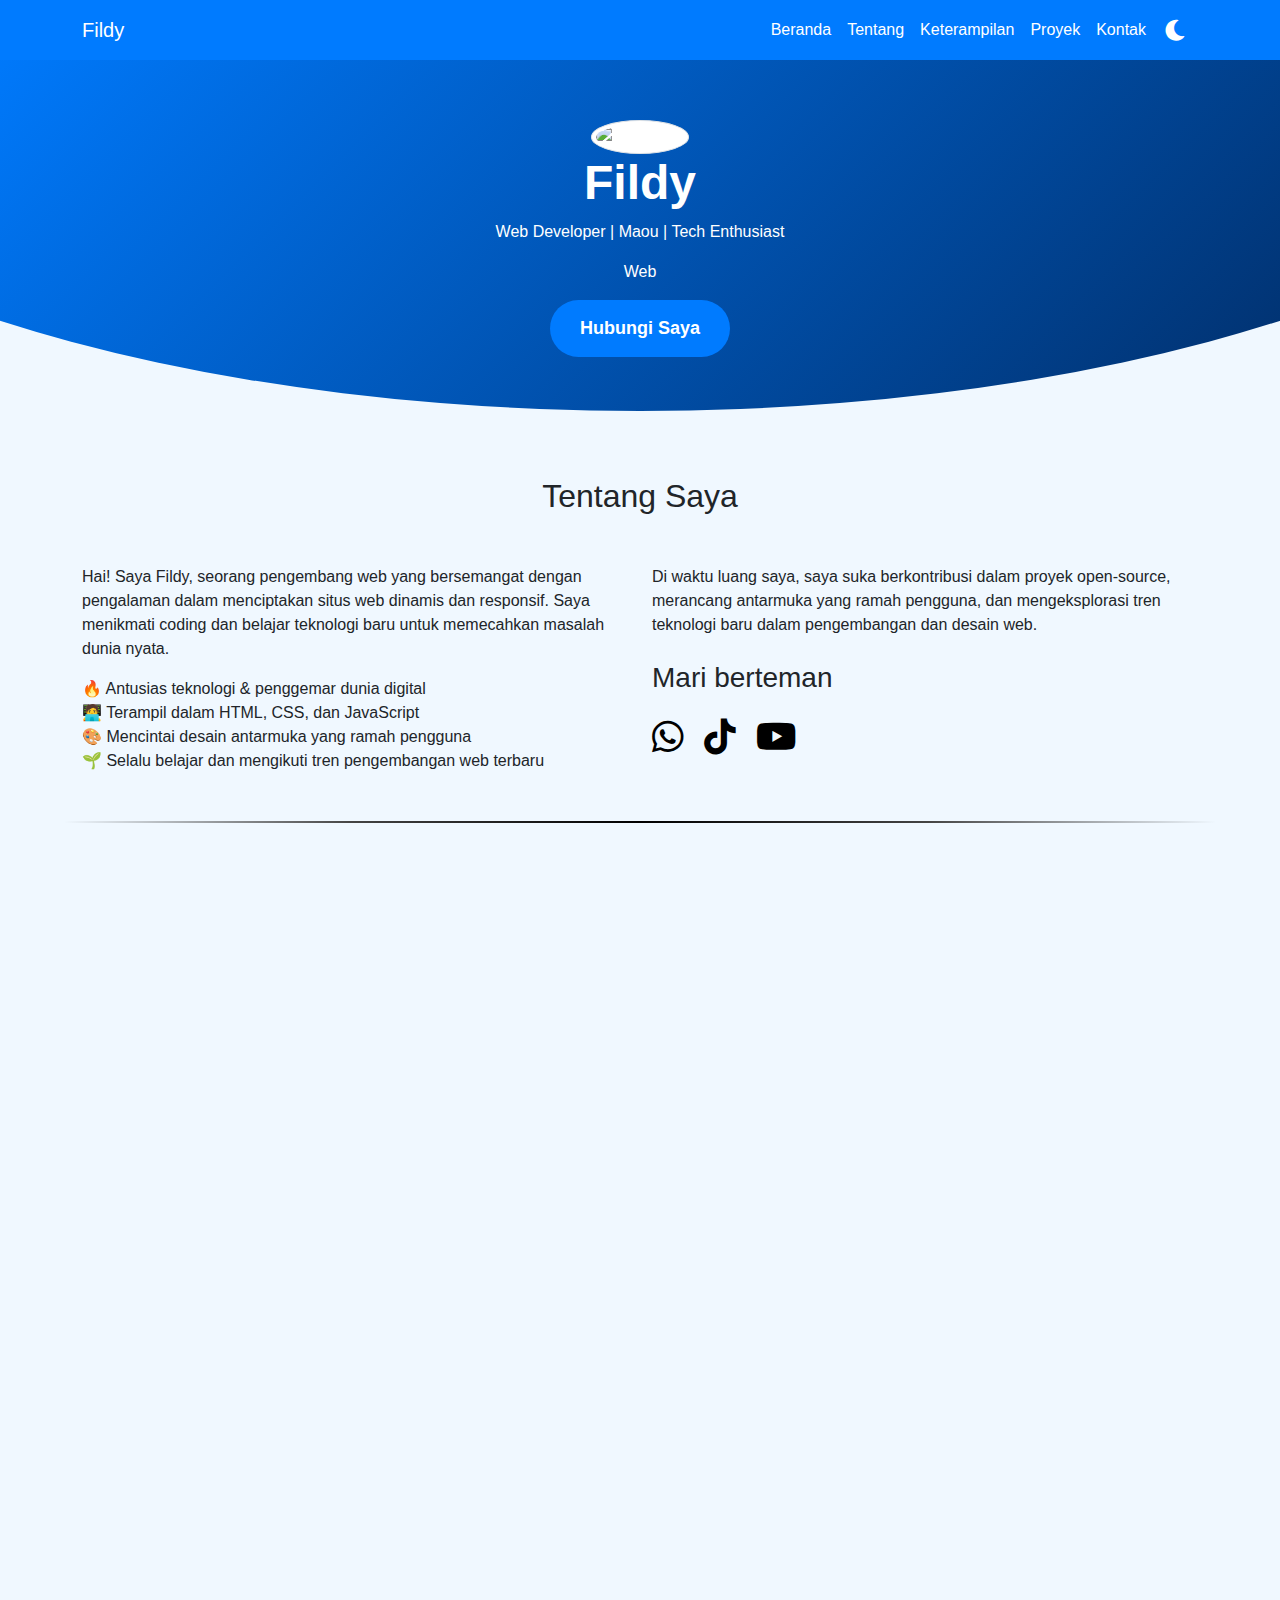
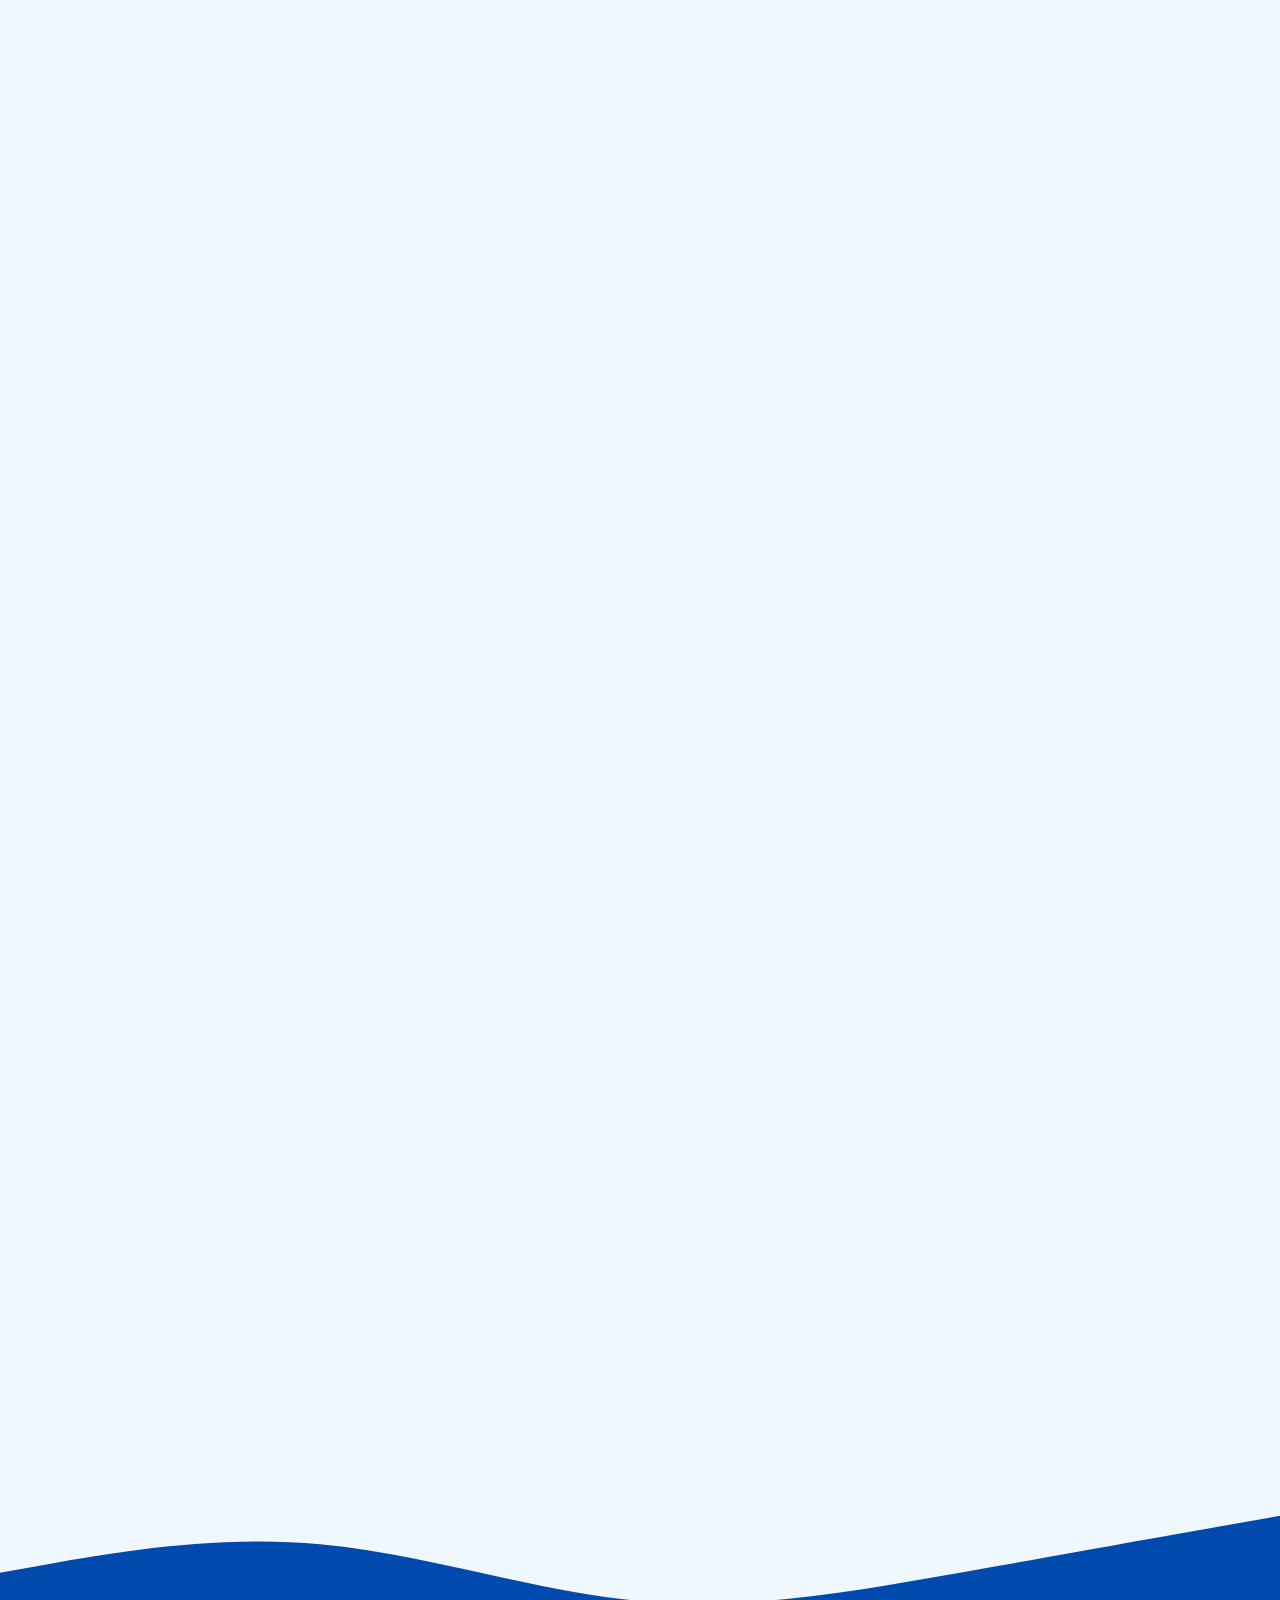
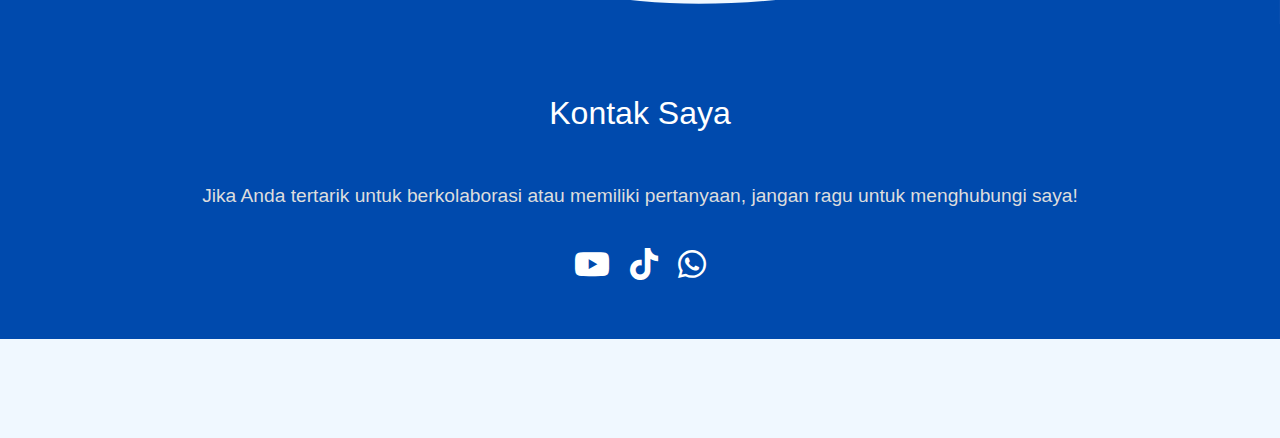
==== commit fbf1e5cd: "mengatur jarak skills" ====
--- a/index.html
+++ b/index.html
@@ -89,16 +89,16 @@
         <div class="col-md-6 hidden">
           <p>Hai! Saya Fildy, seorang pengembang web yang bersemangat dengan pengalaman dalam menciptakan situs web dinamis dan responsif. Saya menikmati coding dan belajar teknologi baru untuk memecahkan masalah dunia nyata.</p>
           <ul class="list-unstyled mt-3">
-            <li class="hidden">🔥 Antusias teknologi & penggemar dunia digital</li>
-            <li class="hidden">🧑‍💻 Terampil dalam HTML, CSS, dan JavaScript</li>
-            <li class="hidden">🎨 Mencintai desain antarmuka yang ramah pengguna</li>
-            <li class="hidden">🌱 Selalu belajar dan mengikuti tren pengembangan web terbaru</li>
+            <li>🔥 Antusias teknologi & penggemar dunia digital</li>
+            <li>🧑‍💻 Terampil dalam HTML, CSS, dan JavaScript</li>
+            <li>🎨 Mencintai desain antarmuka yang ramah pengguna</li>
+            <li>🌱 Selalu belajar dan mengikuti tren pengembangan web terbaru</li>
           </ul>
         </div>
         <div class="col-md-6 hidden">
           <p>Di waktu luang saya, saya suka berkontribusi dalam proyek open-source, merancang antarmuka yang ramah pengguna, dan mengeksplorasi tren teknologi baru dalam pengembangan dan desain web.</p>
-          <h3 class="mt-4 hidden">Mari berteman</h3>
-          <div class="social-media-icons mt-3 hidden">
+          <h3 class="mt-4">Mari berteman</h3>
+          <div class="social-media-icons mt-3">
             <a href="https://wa.me/+6289623150502" target="_blank" class="social-icon">
               <i class="fab fa-whatsapp"></i>
             </a>
@@ -118,25 +118,25 @@
     <div class="container">
       <h2 class="section-title">Keterampilan</h2>
       <div class="row">
-        <div class="col-md-6 hidden">
+        <div class="col-md-6 py-2">
           <h4>HTML & CSS</h4>
           <div class="progress skills-bar">
             <div class="progress-bar" role="progressbar" style="width: 90%;" aria-valuenow="90" aria-valuemin="0" aria-valuemax="100">90%</div>
           </div>
         </div>
-        <div class="col-md-6 hidden">
+        <div class="col-md-6 py-2">
           <h4>JavaScript</h4>
           <div class="progress skills-bar">
             <div class="progress-bar" role="progressbar" style="width: 80%;" aria-valuenow="80" aria-valuemin="0" aria-valuemax="100">80%</div>
           </div>
         </div>
-        <div class="col-md-6 hidden">
+        <div class="col-md-6 py-2">
           <h4>React.js</h4>
           <div class="progress skills-bar">
             <div class="progress-bar" role="progressbar" style="width: 85%;" aria-valuenow="85" aria-valuemin="0" aria-valuemax="100">85%</div>
           </div>
         </div>
-        <div class="col-md-6 hidden">
+        <div class="col-md-6 py-2">
           <h4>Python</h4>
           <div class="progress skills-bar">
             <div class="progress-bar" role="progressbar" style="width: 75%;" aria-valuenow="75" aria-valuemin="0" aria-valuemax="100">75%</div>
@@ -226,7 +226,7 @@
     <div class="container">
       <h2 class="section-title">Prakerin</h2>
       <div class="row">
-        <div class="col-md-4 hidden">
+        <div class="col-md-4">
           <div class="activity-card" data-activity="1">
             <img src="assets/img/server.png" class="img-fluid activity-img" alt="Kegiatan 1">
             <div class="overlay">
@@ -234,7 +234,7 @@
             </div>
           </div>
         </div>
-        <div class="col-md-4 hidden">
+        <div class="col-md-4">
           <div class="activity-card" data-activity="2">
             <img src="assets/img/starlink.png" class="img-fluid activity-img" alt="Kegiatan 2">
             <div class="overlay">
@@ -242,7 +242,7 @@
             </div>
           </div>
         </div>
-        <div class="col-md-4 hidden">
+        <div class="col-md-4">
           <div class="activity-card" data-activity="3">
             <img src="assets/img/cctv.png" class="img-fluid activity-img" alt="Kegiatan 3">
             <div class="overlay">
@@ -306,4 +306,4 @@
   <script src="assets/js/typing.js"></script>
   <script src="assets/js/particles.js"></script>
 </body>
-</html>
+</html>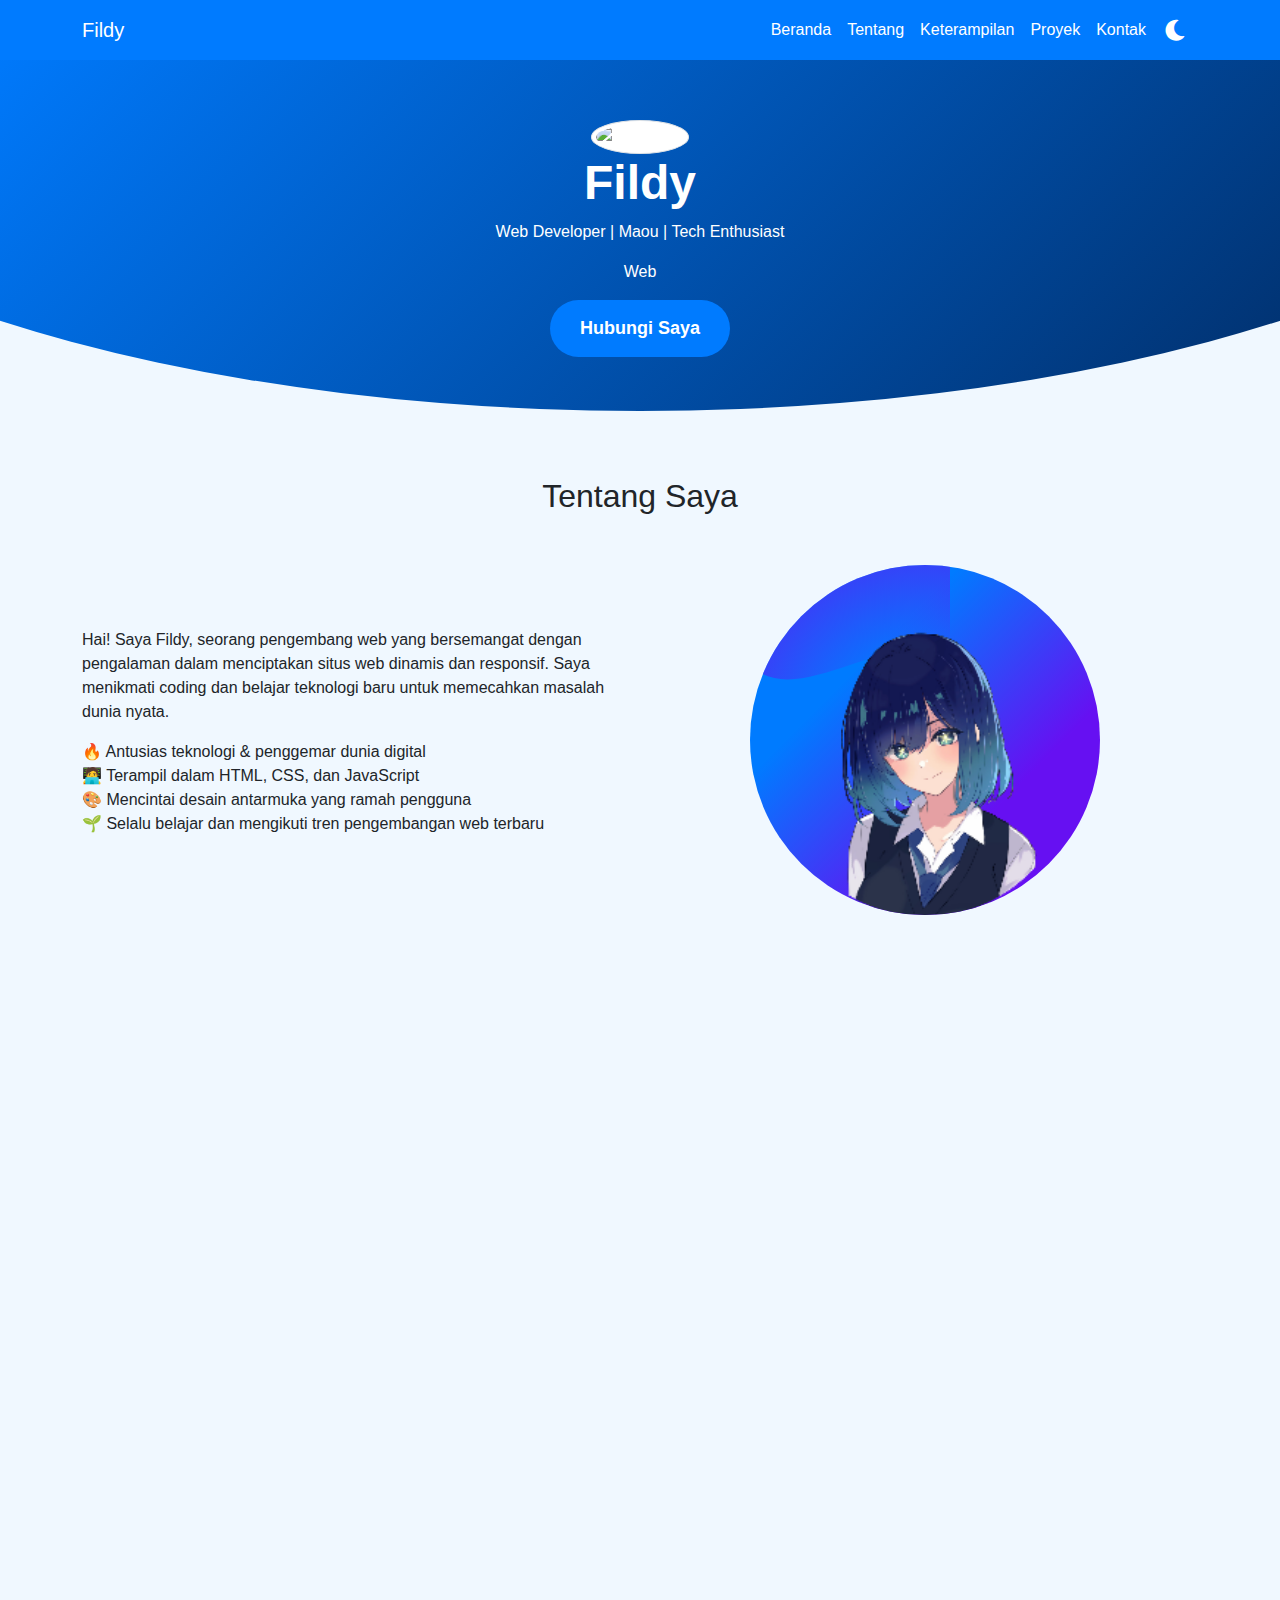
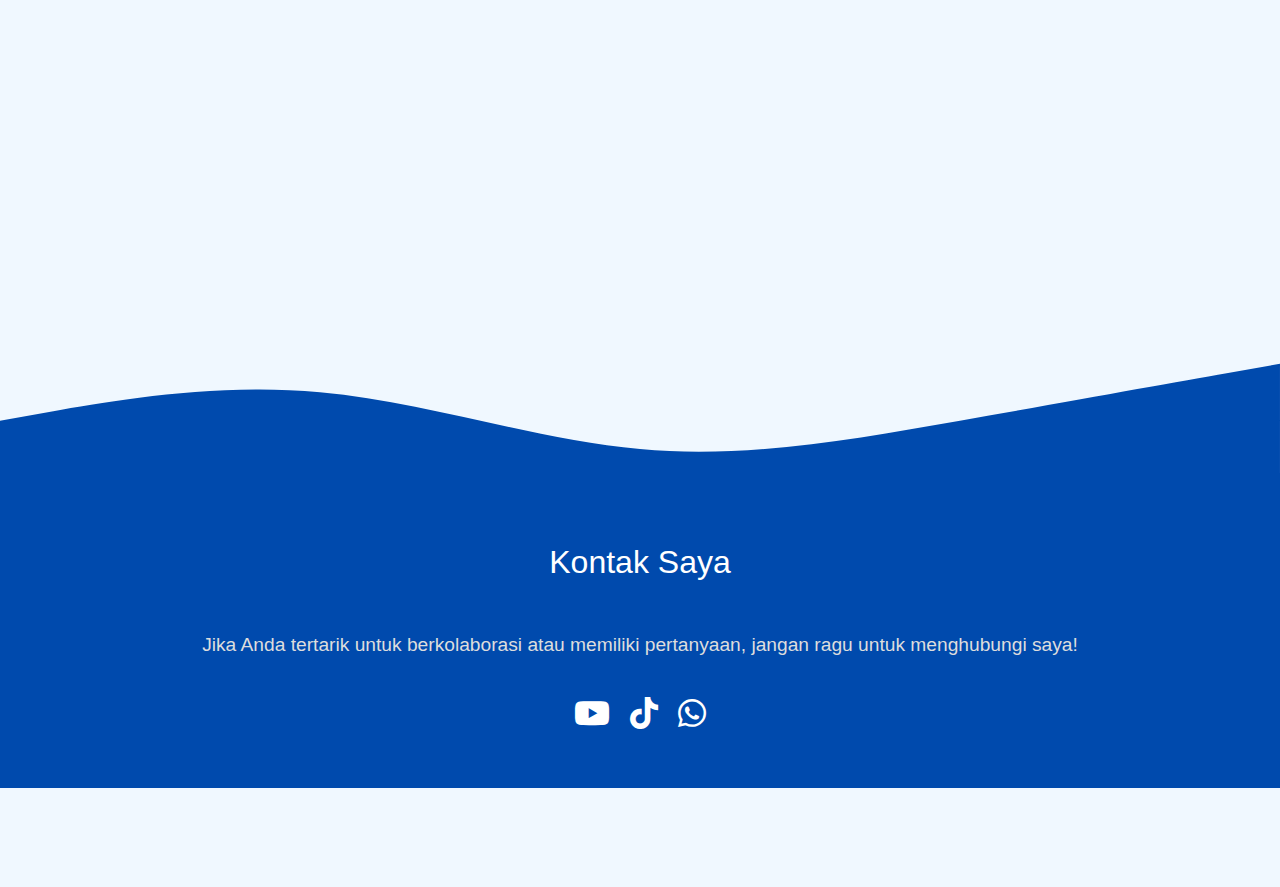
==== commit f93ff849: "menambahkan foto, quotes" ====
--- a/index.html
+++ b/index.html
@@ -85,8 +85,8 @@
   <section id="about" class="about hidden">
     <div class="container">
       <h2 class="section-title">Tentang Saya</h2>
-      <div class="row">
-        <div class="col-md-6 hidden">
+      <div class="row align-items-center">
+        <div class="col-md-6">
           <p>Hai! Saya Fildy, seorang pengembang web yang bersemangat dengan pengalaman dalam menciptakan situs web dinamis dan responsif. Saya menikmati coding dan belajar teknologi baru untuk memecahkan masalah dunia nyata.</p>
           <ul class="list-unstyled mt-3">
             <li>🔥 Antusias teknologi & penggemar dunia digital</li>
@@ -95,8 +95,14 @@
             <li>🌱 Selalu belajar dan mengikuti tren pengembangan web terbaru</li>
           </ul>
         </div>
+        <div class="col-md-6">
+          <div class="example-photo-wrapper">
+            <div class="wave-background">
+              <img src="assets/img/foto.png" alt="Contoh Foto" class="img-fluid rounded">
+            </div>
+          </div>
+        </div>
         <div class="col-md-6 hidden">
-          <p>Di waktu luang saya, saya suka berkontribusi dalam proyek open-source, merancang antarmuka yang ramah pengguna, dan mengeksplorasi tren teknologi baru dalam pengembangan dan desain web.</p>
           <h3 class="mt-4">Mari berteman</h3>
           <div class="social-media-icons mt-3">
             <a href="https://wa.me/+6289623150502" target="_blank" class="social-icon">
@@ -114,32 +120,41 @@
     </div>
   </section>
   <hr>
+  <section id="quote" class="quote hidden">
+    <div class="container text-center">
+      <h2 class="section-title">Quotes</h2>
+      <p id="dailyQuote" class="quote-text">Koding adalah seni ngelawan masalah yang kadang kita bikin sendiri.</p>
+    </div>
+  </section>
+  <hr>
+  
+  <!-- Skills Section -->
   <section id="skills" class="skills hidden">
     <div class="container">
       <h2 class="section-title">Keterampilan</h2>
       <div class="row">
-        <div class="col-md-6 py-2">
+        <div  class="col-md-6 py-2">
           <h4>HTML & CSS</h4>
           <div class="progress skills-bar">
-            <div class="progress-bar" role="progressbar" style="width: 90%;" aria-valuenow="90" aria-valuemin="0" aria-valuemax="100">90%</div>
+            <div class="progress-bar" role="progressbar" data-width="90%" aria-valuenow="90" aria-valuemin="0" aria-valuemax="100">90%</div>
           </div>
         </div>
         <div class="col-md-6 py-2">
           <h4>JavaScript</h4>
           <div class="progress skills-bar">
-            <div class="progress-bar" role="progressbar" style="width: 80%;" aria-valuenow="80" aria-valuemin="0" aria-valuemax="100">80%</div>
+            <div class="progress-bar" role="progressbar" data-width="80%" aria-valuenow="80" aria-valuemin="0" aria-valuemax="100">80%</div>
           </div>
         </div>
         <div class="col-md-6 py-2">
           <h4>React.js</h4>
           <div class="progress skills-bar">
-            <div class="progress-bar" role="progressbar" style="width: 85%;" aria-valuenow="85" aria-valuemin="0" aria-valuemax="100">85%</div>
+            <div class="progress-bar" role="progressbar" data-width="85%" aria-valuenow="85" aria-valuemin="0" aria-valuemax="100">85%</div>
           </div>
         </div>
         <div class="col-md-6 py-2">
           <h4>Python</h4>
           <div class="progress skills-bar">
-            <div class="progress-bar" role="progressbar" style="width: 75%;" aria-valuenow="75" aria-valuemin="0" aria-valuemax="100">75%</div>
+            <div class="progress-bar" role="progressbar" data-width="75%" aria-valuenow="75" aria-valuemin="0" aria-valuemax="100">75%</div>
           </div>
         </div>
       </div>
@@ -150,7 +165,6 @@
     <div class="container">
       <h2 class="section-title">Project</h2>
       <div class="row">
-        <!-- Ruby Project -->
         <div class="col-md-4 hidden">
           <a href="https://scriptfusionist.github.io/Project-1" class="project-link" target="_blank">
             <div class="card project-card ruby">
@@ -162,7 +176,6 @@
             </div>
           </a>
         </div>
-        <!-- Ai Project -->
         <div class="col-md-4 hidden">
           <a href="https://scriptfusionist.github.io/Project-2" class="project-link" target="_blank">
             <div class="card project-card ai">
--- a/assets/css/styles.css
+++ b/assets/css/styles.css
@@ -94,6 +94,12 @@
 
 .skills-bar {
   margin-top: 20px;
+  overflow: hidden;
+}
+
+.progress-bar {
+  width: 0;
+  transition: width 2s ease;
 }
 
 body.dark-mode .project-card .card-body {
@@ -178,8 +184,8 @@
 }
 
 .project-card.chisato:hover .card-title {
-  color: #ff6347;
-  text-shadow: 0 0 10px rgba(255, 99, 71, 0.7);
+  color: #ff69b4;
+  text-shadow: 0 0 10px rgba(255, 105, 180, 0.7);
 }
 
 .project-card.nao:hover .card-title {
@@ -212,7 +218,6 @@
   background: linear-gradient(135deg, #1e1e1e, #121212);
   color: #f1f1f1;
 }
-
 
 .dark-mode .navbar {
   background-color: rgba(51, 51, 51, 1);
@@ -602,6 +607,70 @@
   background: linear-gradient(to right, transparent, #ccc, #fff, #ccc, transparent);
 }
 
+.quote-text {
+  font-size: 1.7rem;
+  font-style: italic;
+  color: #333;
+  opacity: 1;
+  transition: opacity 1s ease;
+  padding: 0 20px;
+}
+
+.quote-text::before,
+.quote-text::after {
+  content: '"';
+}
+
+.quote-text.fade-out {
+  opacity: 0;
+}
+
+.dark-mode .quote-text {
+  color: #f0f0f0;
+}
+
+.example-photo-wrapper {
+  display: flex;
+  justify-content: center;
+  align-items: center;
+}
+
+.wave-background {
+  display: flex;
+  justify-content: center;
+  align-items: center;
+  position: relative;
+  padding: 20px;
+  border-radius: 50%;
+  background: linear-gradient(135deg, #007bff 30%, #6610f2 70%);
+  overflow: hidden;
+  width: 350px;
+  height: 350px;
+}
+
+.wave-background::before {
+  content: '';
+  position: absolute;
+  top: 0;
+  left: 0;
+  right: 0;
+  bottom: 0;
+  background: radial-gradient(circle, rgba(0,123,255,0.5) 30%, rgba(102,16,242,0.5) 70%);
+  clip-path: path('M0,100 C50,150 150,50 200,100 L200,0 L0,0 Z');
+  z-index: 0;
+}
+
+.wave-background img {
+  position: relative;
+  z-index: 1;
+  width: 95%;
+  height: 95%;
+  display: block;
+  object-fit: cover;
+  border-radius: 50%;
+  transform: translateY(10%);
+}
+
 @media (hover: none) {
   .activity-card.active .activity-img {
     transform: scale(1.1);
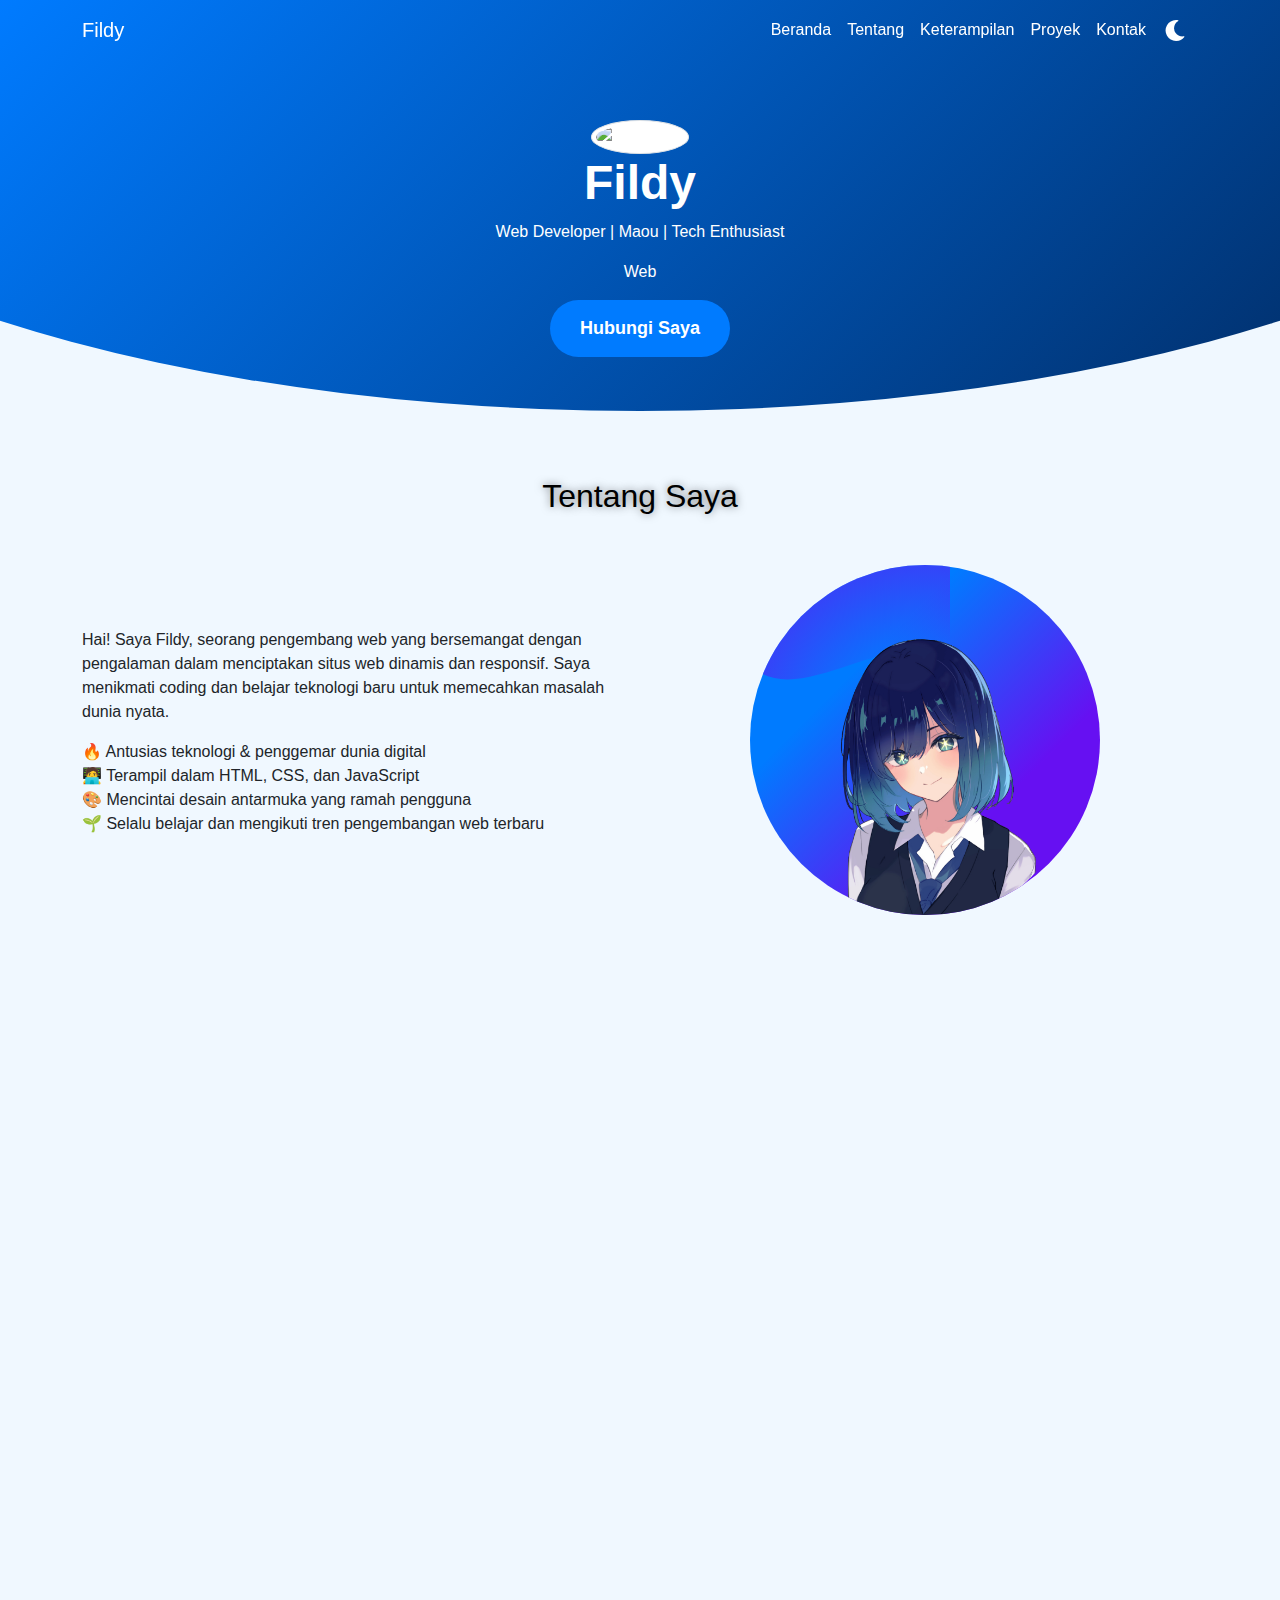
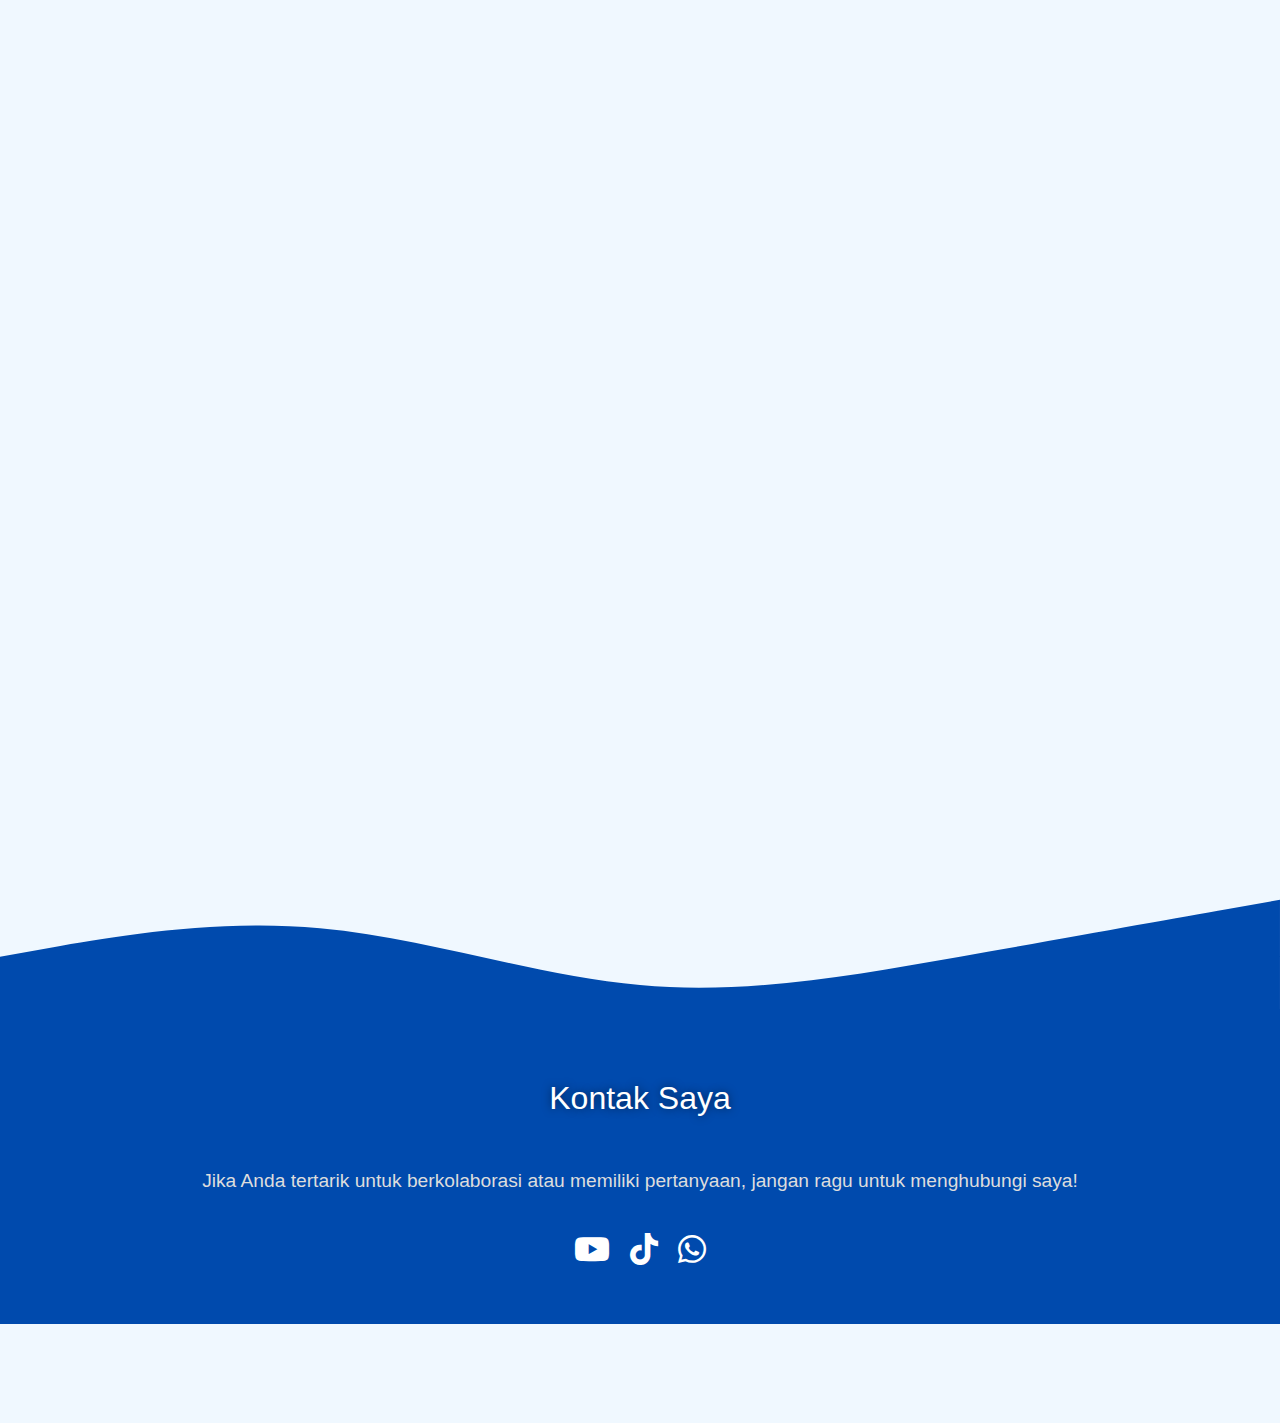
==== commit d0acb8c2: "menambahkan galeri, beberapa animasi, beberapa fitur" ====
--- a/index.html
+++ b/index.html
@@ -68,7 +68,7 @@
     </div>
   </nav>
 
-  <section id="home" class="hero hidden">
+  <section id="home" class="hero">
     <div id="particles-js"></div>
 
     <div class="container text-center">
@@ -86,17 +86,17 @@
     <div class="container">
       <h2 class="section-title">Tentang Saya</h2>
       <div class="row align-items-center">
-        <div class="col-md-6">
+        <div class="col-md-6 hidden">
           <p>Hai! Saya Fildy, seorang pengembang web yang bersemangat dengan pengalaman dalam menciptakan situs web dinamis dan responsif. Saya menikmati coding dan belajar teknologi baru untuk memecahkan masalah dunia nyata.</p>
-          <ul class="list-unstyled mt-3">
+          <ul class="list-unstyled mt-3 hidden">
             <li>🔥 Antusias teknologi & penggemar dunia digital</li>
             <li>🧑‍💻 Terampil dalam HTML, CSS, dan JavaScript</li>
             <li>🎨 Mencintai desain antarmuka yang ramah pengguna</li>
             <li>🌱 Selalu belajar dan mengikuti tren pengembangan web terbaru</li>
           </ul>
         </div>
-        <div class="col-md-6">
-          <div class="example-photo-wrapper">
+        <div class="col-md-6 hidden">
+          <div class="photo-wrapper">
             <div class="wave-background">
               <img src="assets/img/foto.png" alt="Contoh Foto" class="img-fluid rounded">
             </div>
@@ -127,8 +127,6 @@
     </div>
   </section>
   <hr>
-  
-  <!-- Skills Section -->
   <section id="skills" class="skills hidden">
     <div class="container">
       <h2 class="section-title">Keterampilan</h2>
@@ -161,6 +159,47 @@
     </div>
   </section>
   <hr>
+  <section id="gallery" class="gallery-section hidden">
+    <div class="container">
+      <h2 class="section-title">Galeri Interaktif</h2>
+      <div class="gallery-grid">
+        <div class="gallery-item hidden">
+          <div class="gallery-card">
+            <div class="gallery-front">
+              <img src="assets/img/menghasut.png" alt="Proyek 1" class="img-fluid">
+            </div>
+            <div class="gallery-back">
+              <h3>Terhasut</h3>
+              <p>Ada seorang Ningen disamping saya yang menghasut saya untuk memfoto bintang-bintang tersebut.</p>
+            </div>
+          </div>
+        </div>
+        <div class="gallery-item hidden">
+          <div class="gallery-card">
+            <div class="gallery-front">
+              <img src="assets/img/hasilfoto.png" alt="Proyek 2" class="img-fluid">
+            </div>
+            <div class="gallery-back">
+              <h3>Hasil foto</h3>
+              <p>Ini adalah hasil foto dari seorang Ningen yang menghasut saya.</p>
+            </div>
+          </div>
+        </div>
+        <div class="gallery-item hidden">
+          <div class="gallery-card">
+            <div class="gallery-front">
+              <img src="assets/img/memfoto.png" alt="Proyek 3" class="img-fluid">
+            </div>
+            <div class="gallery-back">
+              <h3>Memfoto Ningen</h3>
+              <p>Seorang Ningen sedang meminta seseorang untuk memfoto dirinya supaya dia bisa membuat JJ dengan foto tersebut lalu diupload ke sw.</p>
+            </div>
+          </div>
+        </div>
+      </div>
+    </div>
+  </section>
+  <hr>
   <section id="projects" class="projects hidden">
     <div class="container">
       <h2 class="section-title">Project</h2>
@@ -239,25 +278,25 @@
     <div class="container">
       <h2 class="section-title">Prakerin</h2>
       <div class="row">
-        <div class="col-md-4">
+        <div class="col-md-4 hidden">
           <div class="activity-card" data-activity="1">
-            <img src="assets/img/server.png" class="img-fluid activity-img" alt="Kegiatan 1">
+            <img src="assets/img/server.png" class="img-fluid activity-img" alt="Server Activity">
             <div class="overlay">
               <div class="text">Server</div>
             </div>
           </div>
         </div>
-        <div class="col-md-4">
+        <div class="col-md-4 hidden">
           <div class="activity-card" data-activity="2">
-            <img src="assets/img/starlink.png" class="img-fluid activity-img" alt="Kegiatan 2">
+            <img src="assets/img/starlink.png" class="img-fluid activity-img" alt="Starlink Activity">
             <div class="overlay">
               <div class="text">Starlink</div>
             </div>
           </div>
         </div>
-        <div class="col-md-4">
+        <div class="col-md-4 hidden">
           <div class="activity-card" data-activity="3">
-            <img src="assets/img/cctv.png" class="img-fluid activity-img" alt="Kegiatan 3">
+            <img src="assets/img/cctv.png" class="img-fluid activity-img" alt="CCTV Activity">
             <div class="overlay">
               <div class="text">CCTV</div>
             </div>
@@ -265,12 +304,12 @@
         </div>
       </div>
     </div>
-  </section>
+  </section>  
   <hr>
   <section class="form-section py-5 hidden">
     <div class="container">
       <div class="form-wrapper p-4 shadow-lg">
-        <h2 class="text-center mb-4">Contact Us</h2>
+        <h2 class="text-center mb-4">Hubungi Saya</h2>
         <form action="https://formspree.io/f/xjkvkjqp" method="post">
           <div class="mb-3">
             <label for="name" class="form-label">Nama</label>
@@ -296,7 +335,7 @@
 
   <section id="contact" class="contact">
     <div class="container">
-      <h2 class="section-title">Kontak Saya</h2>
+      <h2 class="section-title text-white">Kontak Saya</h2>
       <p class="contact-desc">Jika Anda tertarik untuk berkolaborasi atau memiliki pertanyaan, jangan ragu untuk menghubungi saya!</p>
       <div class="social-icons">
         <a href="https://www.youtube.com/@vyrlix" target="_blank"><i class="fab fa-youtube"></i></a>
@@ -308,7 +347,7 @@
 
   <footer class="footer hidden">
     <!-- <p>© 2024 Fildy - Semua Hak Dilindungi</p> -->
-     <p>Dibuat menggunakan <a href="https://getbootstrap.com/" target="_blank" style="text-decoration: none; color: #6610f2;">Bootstrap</a>👍</p>
+     <p>Dibuat oleh <a href="https://www.tiktok.com/@miyurin_" style="text-decoration: none; color: rgb(201, 6, 6);">Fildy</a>, menggunakan <a href="https://getbootstrap.com/" target="_blank" style="text-decoration: none; color: #6610f2;">Bootstrap</a>👍</p>
   </footer>
 
   <button id="scrollToTopBtn" onclick="scrollToTop()">▲</button>
--- a/assets/css/styles.css
+++ b/assets/css/styles.css
@@ -1,4 +1,4 @@
-/*Code ini tidak ada comment, jadi kalau mau edit silahkan cari sendiri*/
+/*Code ini tidak ada comment, jadi kalau mau edit silahkan cari sendiri 👍👍*/
 
 html {
   scroll-behavior: smooth;
@@ -30,6 +30,10 @@
   transition: color 0.5s;
 }
 
+.navbar.transparent {
+  background-color: transparent !important;
+}
+
 .hero {
   position: relative;
   color: white;
@@ -90,6 +94,15 @@
   font-size: 2rem;
   text-align: center;
   animation: fadeIn 1.5s;
+  text-align: center;
+  font-size: 2rem;
+  text-shadow: 0 0 8px rgba(0, 0, 0, 0.5);
+  color: #000;
+}
+
+.dark-mode .section-title{
+  text-shadow: 0 0 8px rgba(255, 255, 255, 0.5);
+  color: #fff;
 }
 
 .skills-bar {
@@ -294,7 +307,6 @@
   position: relative;
 }
 
-/* Gaya tombol */
 .contact-btn {
   display: inline-block;
   padding: 15px 30px !important;
@@ -309,7 +321,6 @@
   transition: background-color 0.3s, color 0.3s;
 }
 
-/* Hover efek */
 .contact-btn:hover {
   background-color: #0056b3 !important;
   color: #fff;
@@ -434,33 +445,38 @@
   transform: translateY(0);
 }
 
+.journey {
+  color: #f0f0f0;
+}
+
 .activity-card {
   position: relative;
   overflow: hidden;
-  border-radius: 15px;
-  box-shadow: 0 4px 8px rgba(0, 0, 0, 0.2);
+  border-radius: 20px;
+  box-shadow: 0 10px 20px rgba(0, 0, 0, 0.3);
   transition: transform 0.4s ease, box-shadow 0.4s ease;
   cursor: pointer;
+  background: rgba(255, 255, 255, 0.05);
 }
 
 .activity-card:hover {
-  transform: translateY(-10px);
-  box-shadow: 0 8px 16px rgba(0, 0, 0, 0.4);
+  transform: scale(1.05);
+  box-shadow: 0 12px 24px rgba(0, 0, 0, 0.4);
 }
 
 .activity-img {
   width: 100%;
   height: 100%;
-  transition: transform 0.5s ease;
+  transition: transform 0.6s ease, opacity 0.4s ease;
 }
 
 .activity-card .activity-img {
-  filter: grayscale(100%);
+  filter: grayscale(90%) brightness(80%);
 }
 
 .activity-card:hover .activity-img {
-  transform: scale(1.1);
-  filter: grayscale(0%);
+  transform: scale(1.2) rotate(3deg);
+  filter: grayscale(0%) brightness(100%);
 }
 
 .overlay {
@@ -474,7 +490,7 @@
   height: 100%;
   opacity: 0;
   transform: translateY(100%);
-  transition: 0.5s ease;
+  transition: all 0.5s ease;
 }
 
 .activity-card.active .overlay {
@@ -483,13 +499,14 @@
 }
 
 .text {
-  color: white;
-  font-size: 20px;
+  font-size: 1.5rem;
   position: absolute;
   top: 50%;
   left: 50%;
   transform: translate(-50%, -50%);
   text-align: center;
+  font-weight: bold;
+  text-shadow: 0 0 5px rgba(0, 0, 0, 0.8);
 }
 
 .form-wrapper {
@@ -608,12 +625,22 @@
 }
 
 .quote-text {
-  font-size: 1.7rem;
+  font-size: clamp(1rem, 2.5vw, 1.2rem);
   font-style: italic;
-  color: #333;
+  color: #2c2c2c;
   opacity: 1;
-  transition: opacity 1s ease;
+  transition: opacity 1s ease, transform 0.5s ease;
   padding: 0 20px;
+  text-align: center;
+  word-wrap: break-word;
+  overflow-wrap: break-word;
+}
+
+.quote-text:hover {
+  opacity: 0.9;
+  transform: scale(1.08);
+  box-shadow: 0px 4px 12px rgba(0, 0, 0, 0.2);
+  transition: transform 0.4s cubic-bezier(0.19, 1, 0.22, 1), opacity 0.4s ease, box-shadow 0.4s ease;
 }
 
 .quote-text::before,
@@ -626,10 +653,10 @@
 }
 
 .dark-mode .quote-text {
-  color: #f0f0f0;
-}
-
-.example-photo-wrapper {
+  color: #e6e3e3;
+}
+
+.photo-wrapper {
   display: flex;
   justify-content: center;
   align-items: center;
@@ -668,7 +695,144 @@
   display: block;
   object-fit: cover;
   border-radius: 50%;
-  transform: translateY(10%);
+  transform: translateY(12%);
+}
+
+.gallery-grid {
+  display: grid;
+  grid-template-columns: repeat(auto-fit, minmax(300px, 1fr));
+  gap: 30px;
+}
+
+.gallery-item {
+  perspective: 1500px;
+}
+
+.gallery-card {
+  position: relative;
+  width: 100%;
+  height: 400px;
+  transform-style: preserve-3d;
+  transition: transform 0.8s cubic-bezier(0.25, 1, 0.5, 1);
+  cursor: pointer;
+}
+
+.gallery-card.is-flipped {
+  transform: rotateY(180deg);
+}
+
+.gallery-front, .gallery-back {
+  position: absolute;
+  width: 100%;
+  height: 100%;
+  backface-visibility: hidden;
+  border-radius: 15px;
+  overflow: hidden;
+  display: flex;
+  align-items: center;
+  justify-content: center;
+  color: #fff;
+  font-size: 18px;
+  transition: background 0.5s ease, transform 0.5s ease;
+}
+
+.gallery-front {
+  background: #fff;
+  box-shadow: 0 10px 20px rgba(0, 0, 0, 0.1);
+  transform: rotateY(0deg);
+}
+
+.gallery-back {
+  background: linear-gradient(135deg, #007bff 0%, #00c6ff 100%);
+  transform: rotateY(180deg);
+  text-align: center;
+  padding: 20px;
+  display: flex;
+  flex-direction: column;
+  justify-content: space-between;
+}
+
+.gallery-card:hover {
+  transform: rotateY(180deg);
+}
+
+.gallery-card img {
+  width: 100%;
+  height: 100%;
+  object-fit: cover;
+  transition: transform 0.5s ease;
+}
+
+.gallery-item:hover img {
+  transform: scale(1.15);
+}
+
+.gallery-card:hover {
+  transition: transform 0.8s cubic-bezier(0.25, 1, 0.5, 1), box-shadow 0.6s ease;
+  box-shadow: 0 30px 60px rgba(0, 0, 0, 0.3);
+}
+
+.gallery-front::before {
+  content: "";
+  position: absolute;
+  top: 0;
+  left: 0;
+  width: 100%;
+  height: 100%;
+  border-radius: 15px;
+  z-index: 1;
+  opacity: 0.3;
+}
+
+.gallery-back h3 {
+  margin: 0;
+  font-size: 26px;
+  animation: fadeInUp 0.6s ease forwards;
+  opacity: 0;
+  transform: translateY(30px);
+}
+
+.gallery-back p {
+  font-size: 16px;
+  animation: fadeInUp 0.7s ease forwards;
+  opacity: 0;
+  transform: translateY(30px);
+  margin-top: auto;
+}
+
+.gallery-card:hover .gallery-back h3,
+.gallery-card:hover .gallery-back p {
+  opacity: 1;
+  transform: translateY(0);
+}
+
+@keyframes fadeInUp {
+  0% {
+    opacity: 0;
+    transform: translateY(30px);
+  }
+  100% {
+    opacity: 1;
+    transform: translateY(0);
+  }
+}
+
+.gallery-card::before {
+  content: "";
+  position: absolute;
+  top: -3px;
+  left: -3px;
+  right: -3px;
+  bottom: -3px;
+  background: linear-gradient(135deg, #ff00cc, #3333ff);
+  z-index: -1;
+  border-radius: 18px;
+  transition: opacity 0.3s ease;
+  opacity: 0;
+}
+
+.gallery-card:hover::before {
+  opacity: 1;
 }
 
 @media (hover: none) {
